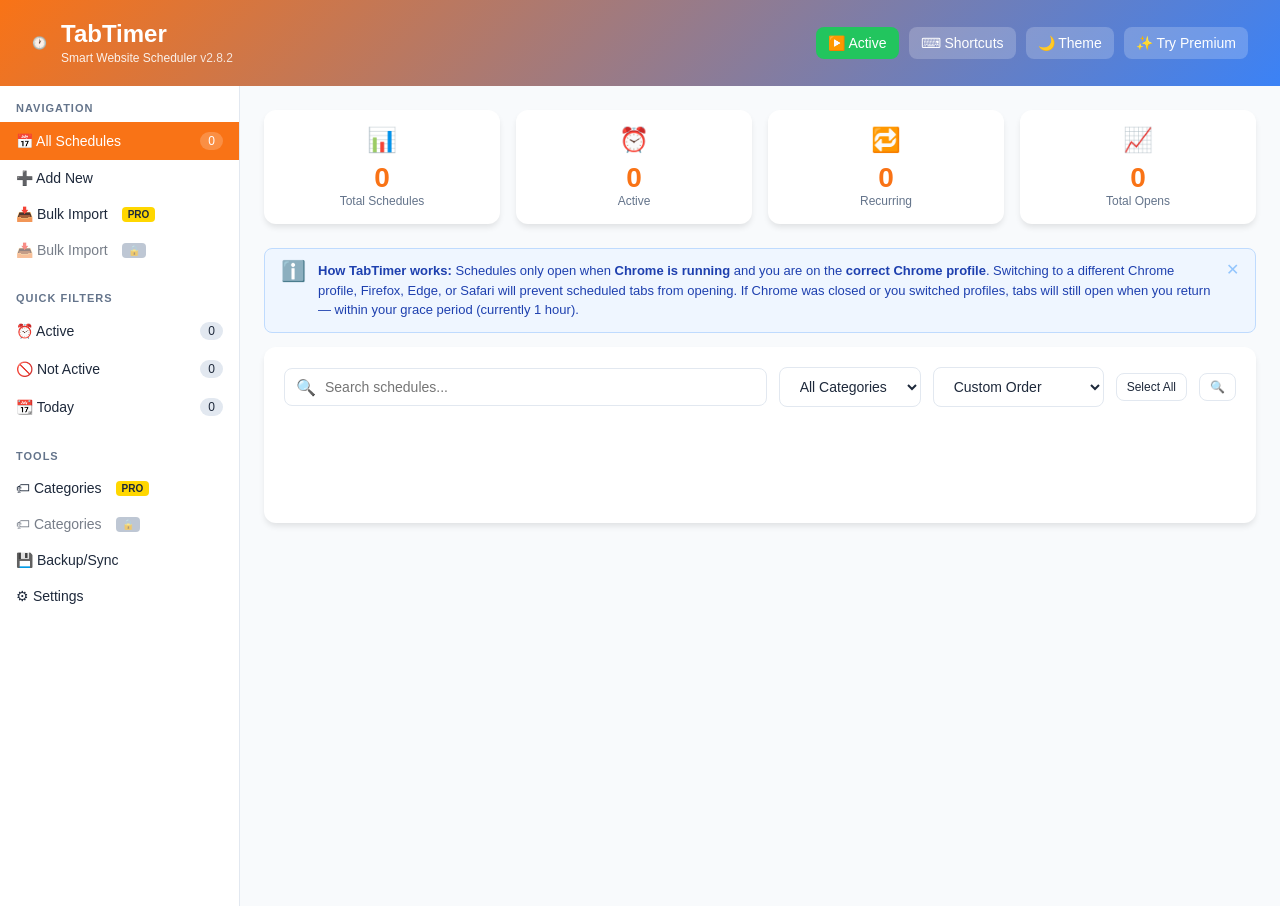
==== options.html @ 1d3ec8d6 "v2.8.14 - Add Notes to right-click dialog, fix Specific Dates in Edit modal New Features: - Added N" ====
<!DOCTYPE html>
<html lang="en">
<head>
  <meta charset="UTF-8">
  <meta name="viewport" content="width=device-width, initial-scale=1.0">
  <title>TabTimer - Management</title>
  <style>
    :root {
      --primary: #f97316;
      --primary-hover: #ea580c;
      --primary-light: #fed7aa;
      --secondary: #3b82f6;
      --secondary-hover: #2563eb;
      --secondary-light: #bfdbfe;
      --success: #22c55e;
      --warning: #f59e0b;
      --danger: #ef4444;
      --bg: #f8fafc;
      --bg-card: #ffffff;
      --bg-input: #ffffff;
      --text: #1e293b;
      --text-muted: #64748b;
      --border: #e2e8f0;
      --shadow: 0 4px 6px -1px rgba(0, 0, 0, 0.1);
    }
    
    body.dark {
      --bg: #0f172a;
      --bg-card: #1e293b;
      --bg-input: #334155;
      --text: #f1f5f9;
      --text-muted: #94a3b8;
      --border: #334155;
      --primary-light: #7c2d12;
      --secondary-light: #1e3a5f;
      --shadow: 0 4px 6px -1px rgba(0, 0, 0, 0.3);
    }
    
    * { margin: 0; padding: 0; box-sizing: border-box; }
    
    body {
      font-family: -apple-system, BlinkMacSystemFont, 'Segoe UI', Roboto, sans-serif;
      background: var(--bg);
      color: var(--text);
      min-height: 100vh;
    }
    
    .header {
      background: linear-gradient(135deg, var(--primary) 0%, var(--secondary) 100%);
      padding: 20px 32px;
      display: flex;
      align-items: center;
      justify-content: space-between;
      position: sticky;
      top: 0;
      z-index: 100;
    }
    
    .logo { display: flex; align-items: center; gap: 14px; color: white; }
    .logo-icon { font-size: 36px; }
    .logo h1 { font-size: 24px; font-weight: 700; }
    .logo span { font-size: 12px; opacity: 0.9; }
    .premium-badge {
      background: gold;
      color: #1e293b;
      padding: 2px 8px;
      border-radius: 4px;
      font-size: 10px;
      font-weight: 700;
      margin-left: 8px;
    }
    
    .header-actions { display: flex; gap: 10px; align-items: center; }
    
    .header-btn {
      background: rgba(255,255,255,0.2);
      border: none;
      border-radius: 8px;
      padding: 8px 12px;
      cursor: pointer;
      color: white;
      font-size: 14px;
      display: flex;
      align-items: center;
      gap: 6px;
    }
    .header-btn:hover { background: rgba(255,255,255,0.3); }
    
    .main-container { display: flex; min-height: calc(100vh - 80px); }
    
    .sidebar {
      width: 240px;
      background: var(--bg-card);
      border-right: 1px solid var(--border);
      padding: 16px 0;
      flex-shrink: 0;
    }
    
    .sidebar-section { margin-bottom: 24px; }
    
    .sidebar-title {
      font-size: 11px;
      font-weight: 600;
      color: var(--text-muted);
      text-transform: uppercase;
      letter-spacing: 1px;
      padding: 0 16px;
      margin-bottom: 8px;
    }
    
    .sidebar-item {
      display: flex;
      align-items: center;
      gap: 10px;
      padding: 10px 16px;
      cursor: pointer;
      color: var(--text);
      text-decoration: none;
      font-size: 14px;
    }
    .sidebar-item:hover { background: var(--primary-light); }
    .sidebar-item.active { background: var(--primary); color: white; }
    
    .sidebar-item .count {
      margin-left: auto;
      background: var(--border);
      padding: 2px 8px;
      border-radius: 10px;
      font-size: 12px;
    }
    .sidebar-item.active .count { background: rgba(255,255,255,0.2); }
    
    .folder-dot {
      width: 10px;
      height: 10px;
      border-radius: 50%;
      flex-shrink: 0;
    }
    
    .content { flex: 1; padding: 24px; overflow-y: auto; }
    
    .card {
      background: var(--bg-card);
      border-radius: 12px;
      padding: 20px;
      margin-bottom: 20px;
      box-shadow: var(--shadow);
    }
    
    .card-header {
      display: flex;
      align-items: center;
      justify-content: space-between;
      margin-bottom: 16px;
    }
    
    .card-title {
      font-size: 18px;
      font-weight: 600;
      display: flex;
      align-items: center;
      gap: 8px;
    }
    
    .stats-grid {
      display: grid;
      grid-template-columns: repeat(auto-fit, minmax(150px, 1fr));
      gap: 16px;
      margin-bottom: 24px;
    }
    
    .stat-card {
      background: var(--bg-card);
      border-radius: 12px;
      padding: 16px;
      text-align: center;
      box-shadow: var(--shadow);
    }
    .stat-icon { font-size: 24px; margin-bottom: 8px; }
    .stat-value { font-size: 28px; font-weight: 700; color: var(--primary); }
    .stat-label { font-size: 12px; color: var(--text-muted); }
    
    .toolbar {
      display: flex;
      gap: 12px;
      margin-bottom: 16px;
      flex-wrap: wrap;
      align-items: center;
    }
    
    .search-box { flex: 1; min-width: 200px; position: relative; }
    .search-box input {
      width: 100%;
      padding: 10px 36px 10px 40px;
      border: 1px solid var(--border);
      border-radius: 8px;
      background: var(--bg-input);
      color: var(--text);
      font-size: 14px;
    }
    .search-box::before {
      content: '🔍';
      position: absolute;
      left: 12px;
      top: 50%;
      transform: translateY(-50%);
    }
    .search-clear {
      position: absolute;
      right: 8px;
      top: 50%;
      transform: translateY(-50%);
      background: var(--text-muted);
      color: var(--bg-card);
      border: none;
      border-radius: 50%;
      width: 20px;
      height: 20px;
      font-size: 14px;
      line-height: 1;
      cursor: pointer;
      display: flex;
      align-items: center;
      justify-content: center;
      opacity: 0.7;
      transition: opacity 0.2s;
    }
    .search-clear:hover {
      opacity: 1;
    }
    
    .filter-select {
      padding: 10px 16px;
      border: 1px solid var(--border);
      border-radius: 8px;
      background: var(--bg-input);
      color: var(--text);
      font-size: 14px;
      cursor: pointer;
    }
    
    .btn {
      padding: 10px 16px;
      border: none;
      border-radius: 8px;
      font-size: 14px;
      font-weight: 500;
      cursor: pointer;
      display: inline-flex;
      align-items: center;
      gap: 6px;
    }
    .btn-primary { background: var(--primary); color: white; }
    .btn-primary:hover { background: var(--primary-hover); }
    .btn-secondary { background: var(--secondary); color: white; }
    .btn-outline { background: transparent; border: 1px solid var(--border); color: var(--text); }
    .btn-outline:hover { background: var(--border); }
    .btn-danger { background: var(--danger); color: white; }
    .btn-sm { padding: 6px 10px; font-size: 12px; }
    .btn-icon { padding: 8px; min-width: auto; }
    
    .schedule-list { 
      display: flex; 
      flex-direction: column; 
      gap: 12px; 
      padding-bottom: 80px; /* Space for bulk actions bar */
    }
    
    .schedule-item {
      background: var(--bg-card);
      border: 1px solid var(--border);
      border-radius: 10px;
      padding: 14px;
      display: flex;
      align-items: flex-start;
      gap: 12px;
      position: relative;
    }
    .schedule-item:hover { box-shadow: 0 4px 12px rgba(0, 0, 0, 0.1); }
    .schedule-item.selected { border-color: var(--primary); background: var(--primary-light); }
    .schedule-item.opened { opacity: 0.6; }
    
    .schedule-color-bar {
      position: absolute;
      left: 0;
      top: 0;
      bottom: 0;
      width: 4px;
      border-radius: 10px 0 0 10px;
    }
    
    .schedule-checkbox { margin-top: 4px; }
    .schedule-info { flex: 1; min-width: 0; padding-left: 8px; }
    
    .schedule-header {
      display: flex;
      align-items: center;
      gap: 8px;
      margin-bottom: 4px;
      flex-wrap: wrap;
    }
    
    .schedule-name {
      font-weight: 600;
      font-size: 15px;
      cursor: pointer;
      padding: 2px 6px;
      margin: -2px -6px;
      border-radius: 4px;
    }
    .schedule-name:hover { background: var(--primary-light); }
    
    .badge {
      padding: 2px 8px;
      border-radius: 4px;
      font-size: 11px;
      font-weight: 500;
    }
    .badge-category { background: var(--secondary-light); color: var(--secondary); }
    .badge-recurring { background: #dcfce7; color: #16a34a; }
    .badge-tag { background: var(--border); color: var(--text-muted); }
    
    .schedule-url {
      font-size: 12px;
      color: var(--text-muted);
      white-space: nowrap;
      overflow: hidden;
      text-overflow: ellipsis;
      margin-bottom: 6px;
      display: flex;
      align-items: center;
      gap: 6px;
    }
    
    .resolved-url-indicator {
      font-size: 11px;
      cursor: help;
      flex-shrink: 0;
      opacity: 0.7;
    }
    .resolved-url-indicator:hover {
      opacity: 1;
    }
    
    .schedule-meta {
      display: flex;
      flex-wrap: wrap;
      gap: 12px;
      font-size: 12px;
      color: var(--text-muted);
    }
    
    .schedule-actions { display: flex; gap: 6px; flex-shrink: 0; }
    
    .bulk-actions {
      position: fixed;
      bottom: 20px;
      left: 50%;
      transform: translateX(-50%);
      background: var(--bg-card);
      padding: 12px 20px;
      border-radius: 12px;
      box-shadow: 0 10px 40px rgba(0, 0, 0, 0.2);
      display: none;
      align-items: center;
      gap: 16px;
      z-index: 1000;
    }
    .bulk-actions.visible { display: flex; }
    
    .form-group { margin-bottom: 16px; }
    .form-group label {
      display: block;
      font-size: 13px;
      font-weight: 500;
      margin-bottom: 6px;
    }
    .form-group input,
    .form-group select,
    .form-group textarea {
      width: 100%;
      padding: 10px 14px;
      border: 1px solid var(--border);
      border-radius: 8px;
      background: var(--bg-input);
      color: var(--text);
      font-size: 14px;
    }
    .form-group textarea { min-height: 80px; resize: vertical; }
    .form-row { display: flex; gap: 12px; }
    .form-row .form-group { flex: 1; }
    
    .btn-group { display: flex; flex-wrap: wrap; gap: 8px; }
    .btn-group .btn-option {
      padding: 8px 14px;
      border: 2px solid var(--border);
      background: var(--bg-input);
      color: var(--text);
      border-radius: 8px;
      cursor: pointer;
      font-size: 13px;
    }
    .btn-group .btn-option:hover { border-color: var(--primary); }
    .btn-group .btn-option.active {
      border-color: var(--primary);
      background: var(--primary);
      color: white;
    }
    
    .color-options { display: flex; gap: 8px; flex-wrap: wrap; }
    .color-option {
      width: 32px;
      height: 32px;
      border-radius: 50%;
      cursor: pointer;
      border: 3px solid transparent;
    }
    .color-option:hover { transform: scale(1.1); }
    .color-option.selected { border-color: var(--text); }
    
    .modal-overlay {
      position: fixed;
      inset: 0;
      background: rgba(0, 0, 0, 0.5);
      display: none;
      align-items: center;
      justify-content: center;
      z-index: 2000;
    }
    .modal-overlay.visible { display: flex; }
    
    .modal {
      background: var(--bg-card);
      border-radius: 16px;
      max-width: 600px;
      width: 90%;
      max-height: 90vh;
      overflow-y: auto;
    }
    
    .modal-header {
      padding: 20px;
      border-bottom: 1px solid var(--border);
      display: flex;
      align-items: center;
      justify-content: space-between;
    }
    .modal-header h3 { font-size: 18px; }
    .modal-close {
      background: none;
      border: none;
      font-size: 24px;
      cursor: pointer;
      color: var(--text-muted);
    }
    .modal-body { padding: 20px; }
    .modal-footer {
      padding: 16px 20px;
      border-top: 1px solid var(--border);
      display: flex;
      justify-content: flex-end;
      gap: 10px;
    }
    
    .toast {
      position: fixed;
      bottom: 20px;
      right: 20px;
      background: var(--bg-card);
      padding: 14px 20px;
      border-radius: 10px;
      box-shadow: 0 10px 30px rgba(0, 0, 0, 0.2);
      display: none;
      align-items: center;
      gap: 10px;
      z-index: 3000;
    }
    .toast.visible { display: flex; }
    
    .shortcuts-grid {
      display: grid;
      grid-template-columns: repeat(auto-fit, minmax(250px, 1fr));
      gap: 12px;
    }
    .shortcut-item {
      display: flex;
      align-items: center;
      justify-content: space-between;
      padding: 10px;
      background: var(--bg);
      border-radius: 8px;
    }
    .shortcut-keys { display: flex; gap: 4px; }
    .key {
      background: var(--bg-card);
      border: 1px solid var(--border);
      padding: 4px 10px;
      border-radius: 6px;
      font-size: 12px;
      font-family: monospace;
      font-weight: 600;
    }
    
    .empty-state {
      text-align: center;
      padding: 60px 20px;
      color: var(--text-muted);
    }
    .empty-state-icon { font-size: 64px; margin-bottom: 16px; }
    .empty-state h3 { font-size: 20px; margin-bottom: 8px; color: var(--text); }
    
    .card-tabs {
      display: flex;
      gap: 4px;
      margin-bottom: 16px;
      border-bottom: 1px solid var(--border);
      padding-bottom: 8px;
    }
    .card-tab {
      padding: 8px 16px;
      background: transparent;
      border: none;
      color: var(--text-muted);
      cursor: pointer;
      font-size: 14px;
      border-radius: 6px 6px 0 0;
    }
    .card-tab:hover { color: var(--text); }
    .card-tab.active { color: var(--primary); background: var(--primary-light); }
    .card-tab-content { display: none; }
    .card-tab-content.active { display: block; }
    
    .ie-grid {
      display: grid;
      grid-template-columns: repeat(auto-fit, minmax(200px, 1fr));
      gap: 16px;
    }
    .ie-card {
      border: 2px dashed var(--border);
      border-radius: 12px;
      padding: 20px;
      text-align: center;
    }
    .ie-card h4 { margin-bottom: 8px; }
    .ie-card p { font-size: 13px; color: var(--text-muted); margin-bottom: 12px; }
    
    .collapsible {
      border: 1px solid var(--border);
      border-radius: 10px;
      margin-bottom: 12px;
    }
    .collapsible-header {
      padding: 14px 16px;
      cursor: pointer;
      display: flex;
      align-items: center;
      justify-content: space-between;
      background: var(--bg);
      border-radius: 10px;
    }
    .collapsible-header:hover { background: var(--primary-light); }
    .collapsible-content {
      padding: 16px;
      display: none;
      border-top: 1px solid var(--border);
    }
    .collapsible.open .collapsible-content { display: block; }
    .collapsible.open .collapsible-header { border-radius: 10px 10px 0 0; }
    .collapsible-icon { transition: transform 0.2s; }
    .collapsible.open .collapsible-icon { transform: rotate(180deg); }
    
    /* Drag and Drop Styles */
    .schedule-item.draggable {
      cursor: grab;
    }
    .schedule-item.draggable:active {
      cursor: grabbing;
    }
    .schedule-item.dragging {
      opacity: 0.5;
      transform: scale(1.02);
      box-shadow: 0 8px 25px rgba(0, 0, 0, 0.15);
    }
    .schedule-item.drag-over {
      border-top: 3px solid var(--primary);
      margin-top: -3px;
    }
    .drag-handle {
      cursor: grab;
      padding: 8px;
      color: var(--text-muted);
      font-size: 16px;
      user-select: none;
    }
    .drag-handle:hover {
      color: var(--primary);
    }
    
    /* Saved Search Filter Pills */
    .filter-pill {
      display: inline-flex;
      align-items: center;
      gap: 6px;
      padding: 4px 10px;
      background: var(--primary-light);
      border: 1px solid var(--primary);
      border-radius: 20px;
      font-size: 12px;
      cursor: pointer;
      transition: all 0.2s;
    }
    .filter-pill:hover {
      background: var(--primary);
      color: white;
    }
    .filter-pill .delete-filter {
      font-size: 14px;
      opacity: 0.7;
    }
    .filter-pill .delete-filter:hover {
      opacity: 1;
    }
    
    /* CSV Preview Table */
    #csvPreviewTable th, #csvPreviewTable td {
      padding: 6px 10px;
      text-align: left;
      border-bottom: 1px solid var(--border);
    }
    #csvPreviewTable th {
      font-weight: 600;
      background: var(--bg-card);
      position: sticky;
      top: 0;
    }
    #csvPreviewTable tr:hover td {
      background: var(--primary-light);
    }
    #csvDropZone.dragover {
      border-color: var(--primary);
      background: var(--primary-light);
    }
    
    @media (max-width: 768px) {
      .main-container { flex-direction: column; }
      .sidebar { width: 100%; border-right: none; border-bottom: 1px solid var(--border); }
    }

    /* Hover styles for notice popup buttons (replaces inline event handlers) */
    #tabtimer-hide-now:hover,
    #tabtimer-dont-show:hover {
      background: #eff6ff !important;
    }
  </style>
</head>
<body>
  <header class="header">
    <div class="logo">
      <span class="logo-icon">&#128336;</span>
      <div>
        <h1>TabTimer <span class="premium-badge" id="headerPremiumBadge" style="display: none;">PREMIUM</span></h1>
        <span>Smart Website Scheduler <span id="headerVersion">v2.8.2</span></span>
      </div>
    </div>
    <div class="header-actions">
      <button class="header-btn" id="pauseAllBtn" title="Pause/Resume All Schedules" style="background: #22c55e;">▶️ Active</button>
      <button class="header-btn" id="keyboardShortcutsBtn" title="Keyboard Shortcuts">&#9000; Shortcuts</button>
      <button class="header-btn" id="themeToggle" title="Toggle Theme">&#127769; Theme</button>
      <button class="header-btn" id="licenseBtn">✨ Try Premium</button>
    </div>
  </header>
  
  <div class="main-container">
    <nav class="sidebar">
      <div class="sidebar-section">
        <div class="sidebar-title">Navigation</div>
        <a class="sidebar-item active" data-view="schedules">&#128197; All Schedules <span class="count" id="totalCount">0</span></a>
        <a class="sidebar-item" data-view="add">&#10133; Add New</a>
        <a class="sidebar-item premium-feature" data-view="bulk">&#128229; Bulk Import <span class="premium-badge" style="font-size: 10px; padding: 2px 6px; margin-left: 4px;">PRO</span></a>
        <a class="sidebar-item premium-locked" data-action="showPremiumPrompt" style="opacity: 0.6;">&#128229; Bulk Import <span style="font-size: 10px; padding: 2px 6px; margin-left: 4px; background: #94a3b8; border-radius: 4px;">🔒</span></a>
      </div>
      
      <div class="sidebar-section">
        <div class="sidebar-title">Quick Filters</div>
        <a class="sidebar-item" data-filter="active">&#9200; Active <span class="count" id="activeCount">0</span></a>
        <a class="sidebar-item" data-filter="notactive">&#128683; Not Active <span class="count" id="notActiveCount">0</span></a>
        <a class="sidebar-item" data-filter="today">&#128198; Today <span class="count" id="todayCount">0</span></a>
        <a class="sidebar-item" data-filter="cat-daily" id="filterDaily" style="display:none;">&#128197; Daily <span class="count" id="dailyCount">0</span></a>
        <a class="sidebar-item" data-filter="cat-weekly" id="filterWeekly" style="display:none;">&#128198; Weekly <span class="count" id="weeklyCount">0</span></a>
        <a class="sidebar-item" data-filter="cat-monthly" id="filterMonthly" style="display:none;">&#128467; Monthly <span class="count" id="monthlyCount">0</span></a>
        <a class="sidebar-item" data-filter="cat-once" id="filterOnce" style="display:none;">&#127919; Once <span class="count" id="onceCount">0</span></a>
        <a class="sidebar-item" data-filter="cat-other" id="filterOther" style="display:none;">&#128204; Other <span class="count" id="otherCount">0</span></a>
        <div id="customCategoryFilters"></div>
      </div>
      
      <div class="sidebar-section">
        <div class="sidebar-title">Tools</div>
        <a class="sidebar-item premium-feature" data-view="categories">&#127991; Categories <span class="premium-badge" style="font-size: 10px; padding: 2px 6px; margin-left: 4px;">PRO</span></a>
        <a class="sidebar-item premium-locked" data-action="showPremiumPrompt" style="opacity: 0.6;">&#127991; Categories <span style="font-size: 10px; padding: 2px 6px; margin-left: 4px; background: #94a3b8; border-radius: 4px;">🔒</span></a>
        <a class="sidebar-item" data-view="backup">&#128190; Backup/Sync</a>
        <a class="sidebar-item" data-view="settings">&#9881; Settings</a>
      </div>
    </nav>
    
    <main class="content">
      <div class="stats-grid" id="statsGrid">
        <div class="stat-card">
          <div class="stat-icon">&#128202;</div>
          <div class="stat-value" id="statTotal">0</div>
          <div class="stat-label">Total Schedules</div>
        </div>
        <div class="stat-card">
          <div class="stat-icon">&#9200;</div>
          <div class="stat-value" id="statActive">0</div>
          <div class="stat-label">Active</div>
        </div>
        <div class="stat-card">
          <div class="stat-icon">&#128257;</div>
          <div class="stat-value" id="statRecurring">0</div>
          <div class="stat-label">Recurring</div>
        </div>
        <div class="stat-card">
          <div class="stat-icon">&#128200;</div>
          <div class="stat-value" id="statTotalOpens">0</div>
          <div class="stat-label">Total Opens</div>
        </div>
      </div>
      
      <div id="view-schedules" class="view-content">

        <!-- How TabTimer Works notice -->
        <div id="tabtimer-how-it-works" style="background:#eff6ff;border:1px solid #bfdbfe;border-radius:8px;padding:12px 16px;margin-bottom:14px;display:flex;align-items:flex-start;gap:12px;position:relative;">
          <span style="font-size:20px;line-height:1;">ℹ️</span>
          <div style="flex:1;font-size:13px;color:#1e40af;line-height:1.5;">
            <strong>How TabTimer works:</strong> Schedules only open when <strong>Chrome is running</strong> and you are on the <strong>correct Chrome profile</strong>. 
            Switching to a different Chrome profile, Firefox, Edge, or Safari will prevent scheduled tabs from opening. 
            If Chrome was closed or you switched profiles, tabs will still open when you return — within your grace period (currently <span id="gracePeriodDisplay">1 hour</span>).
          </div>
          <div style="position:relative;flex-shrink:0;">
            <button id="tabtimer-notice-close-btn" style="background:none;border:none;cursor:pointer;color:#93c5fd;font-size:16px;line-height:1;padding:0;">✕</button>
            <!-- Dismiss options popup -->
            <div id="tabtimer-notice-popup" style="display:none;position:absolute;right:0;top:26px;background:#fff;border:1px solid #93c5fd;border-radius:8px;box-shadow:0 6px 16px rgba(0,0,0,0.15);z-index:9999;min-width:180px;overflow:hidden;">
              <div style="padding:6px 14px 4px;font-size:11px;color:#64748b;font-weight:600;text-transform:uppercase;letter-spacing:0.5px;border-bottom:1px solid #e0f2fe;">Dismiss notice</div>
              <button id="tabtimer-hide-now" style="display:block;width:100%;text-align:left;padding:10px 14px;background:none;border:none;border-bottom:1px solid #e0f2fe;cursor:pointer;font-size:13px;color:#1e40af;line-height:1.4;">🙈 <strong>Hide for now</strong><br><span style="font-size:11px;color:#64748b;">Shows again next visit</span></button>
              <button id="tabtimer-dont-show" style="display:block;width:100%;text-align:left;padding:10px 14px;background:none;border:none;cursor:pointer;font-size:13px;color:#1e40af;line-height:1.4;">🚫 <strong>Don't show again</strong><br><span style="font-size:11px;color:#64748b;">Re-enable in Settings</span></button>
            </div>
          </div>
        </div>

        <div class="card">
          <div class="toolbar">
            <div class="search-box" style="position: relative;">
              <input type="text" id="searchInput" placeholder="Search schedules...">
              <button type="button" id="searchClearBtn" class="search-clear" style="display: none;">&times;</button>
            </div>
            <select class="filter-select" id="categoryFilter">
              <option value="">All Categories</option>
            </select>
            <select class="filter-select" id="sortSelect">
              <option value="custom">Custom Order</option>
              <option value="time-asc">Time (Soon - Late)</option>
              <option value="time-desc">Time (Late - Soon)</option>
              <option value="name-asc">Name (A - Z)</option>
              <option value="name-desc">Name (Z - A)</option>
              <option value="url-asc">URL (A - Z)</option>
              <option value="url-desc">URL (Z - A)</option>
            </select>
            <button class="btn btn-outline btn-sm" id="selectAllBtn">Select All</button>
            <button class="btn btn-outline btn-sm" id="advancedSearchBtn" title="Advanced Search">🔍</button>
          </div>
          
          <!-- Advanced Search Panel -->
          <div id="advancedSearchPanel" style="display: none; padding: 16px; background: var(--bg); border-radius: 8px; margin-bottom: 16px;">
            <div class="form-row" style="display: grid; grid-template-columns: 1fr 1fr 1fr 1fr; gap: 12px;">
              <div class="form-group" style="margin: 0;">
                <label style="font-size: 12px;">Search By</label>
                <select id="searchDateType">
                  <option value="scheduled">Scheduled Time</option>
                  <option value="expiration">Expiration Date (in name)</option>
                  <option value="both">Either Date</option>
                </select>
              </div>
              <div class="form-group" style="margin: 0;">
                <label style="font-size: 12px;">Date From</label>
                <input type="date" id="searchDateFrom">
              </div>
              <div class="form-group" style="margin: 0;">
                <label style="font-size: 12px;">Date To</label>
                <input type="date" id="searchDateTo">
              </div>
              <div class="form-group" style="margin: 0;">
                <label style="font-size: 12px;">Status</label>
                <select id="searchStatus">
                  <option value="">All</option>
                  <option value="active">Active Only</option>
                  <option value="opened">Opened/Unlocked</option>
                  <option value="recurring">Recurring Only</option>
                  <option value="one-time">One-time Only</option>
                </select>
              </div>
            </div>
            <div style="display: flex; gap: 8px; margin-top: 12px;">
              <button class="btn btn-primary btn-sm" id="applyAdvancedSearch">Apply Filters</button>
              <button class="btn btn-outline btn-sm" id="clearAdvancedSearch">Clear</button>
              <button class="btn btn-outline btn-sm premium-feature" id="saveSearchFilter">💾 Save Filter <span class="premium-badge" style="font-size: 9px; padding: 1px 4px;">PRO</span></button>
            </div>
            <div id="savedFiltersContainer" style="margin-top: 12px; display: none;">
              <label style="font-size: 12px;">Saved Filters:</label>
              <div id="savedFiltersList" style="display: flex; gap: 8px; flex-wrap: wrap; margin-top: 6px;"></div>
            </div>
          </div>
          
          <div class="schedule-list" id="scheduleList"></div>
          <div id="dragDropHint" style="display: none; text-align: center; padding: 12px; color: var(--text-muted); font-size: 13px;">
            💡 Tip: Drag and drop schedules to reorder (when sorted by "Custom Order")
          </div>
        </div>
      </div>
      
      <div id="view-add" class="view-content" style="display: none;">
        <div class="card">
          <h3 class="card-title">Add New Schedule</h3>
          <br>
          <div class="form-group">
            <label>URL *</label>
            <input type="url" id="newUrl" placeholder="https://example.com">
          </div>
          <div class="form-group">
            <label>Name</label>
            <input type="text" id="newName" placeholder="e.g., 2026-01-31 My Event">
            <small style="color: var(--text-muted);">Names starting with YYYY-MM-DD will auto-delete after that date</small>
          </div>
          <div class="form-group">
            <label>Category</label>
            <select id="newCategory"></select>
          </div>
          <input type="hidden" id="newFolder" value="default">
          <div class="form-group premium-feature">
            <label>Color (optional) <span class="premium-badge" style="font-size: 10px; padding: 2px 6px; margin-left: 4px;">PRO</span></label>
            <div class="color-options" id="newColorOptions">
              <div class="color-option" data-color="" style="background: linear-gradient(45deg, #ccc 25%, transparent 25%, transparent 75%, #ccc 75%), linear-gradient(45deg, #ccc 25%, #fff 25%, #fff 75%, #ccc 75%); background-size: 8px 8px;" title="No color"></div>
              <div class="color-option" data-color="#ef4444" style="background: #ef4444;"></div>
              <div class="color-option" data-color="#f97316" style="background: #f97316;"></div>
              <div class="color-option" data-color="#eab308" style="background: #eab308;"></div>
              <div class="color-option" data-color="#22c55e" style="background: #22c55e;"></div>
              <div class="color-option" data-color="#06b6d4" style="background: #06b6d4;"></div>
              <div class="color-option" data-color="#3b82f6" style="background: #3b82f6;"></div>
              <div class="color-option" data-color="#8b5cf6" style="background: #8b5cf6;"></div>
              <div class="color-option" data-color="#ec4899" style="background: #ec4899;"></div>
            </div>
            <input type="hidden" id="newColor" value="">
          </div>
          <div class="form-group">
            <label>Open at *</label>
            <input type="datetime-local" id="newDatetime" step="1">
          </div>
          <div class="form-group">
            <label>Repeat Schedule</label>
            <select id="newRepeatSelect" style="margin-bottom: 8px;">
              <option value="none">No Repeat (One-time)</option>
              <option value="daily" selected>Daily</option>
              <option value="weekly">Weekly</option>
              <option value="monthly">Monthly</option>
              <option value="yearly">Yearly</option>
              <optgroup label="⭐ Premium">
                <option value="weekdays">Weekdays (Mon-Fri) — PRO</option>
                <option value="weekends">Weekends (Sat-Sun) — PRO</option>
                <option value="biweekly">Every 2 Weeks — PRO</option>
                <option value="every3weeks">Every 3 Weeks — PRO</option>
                <option value="bimonthly">Every 2 Months — PRO</option>
                <option value="quarterly">Quarterly (Every 3 Months) — PRO</option>
                <option value="every6months">Every 6 Months — PRO</option>
                <option value="leapyear">Leap Year (Every 4 Years) — PRO</option>
                <option value="minutes">Every X Minutes — PRO</option>
                <option value="hourly">Every X Hours — PRO</option>
                <option value="custom-days">Custom Days Interval — PRO</option>
                <option value="specific-dates">Specific Dates — PRO</option>
              </optgroup>
            </select>
            <input type="hidden" id="newRepeat" value="daily">
          </div>
          
          <!-- Minute interval options -->
          <div class="form-group" id="minuteIntervalGroup" style="display: none;">
            <label>Repeat every <input type="number" id="newMinuteInterval" min="1" max="59" value="10" style="width: 60px; display: inline;"> minutes</label>
            <small style="color: var(--text-muted); display: block; margin-top: 4px;">Great for opening a URL multiple times in quick succession!</small>
          </div>
          
          <!-- Hourly interval options -->
          <div class="form-group" id="hourlyIntervalGroup" style="display: none;">
            <label>Repeat every <input type="number" id="newHourlyInterval" min="1" max="23" value="6" style="width: 60px; display: inline;"> hours</label>
          </div>
          
          <!-- Custom days interval options -->
          <div class="form-group" id="customDaysGroup" style="display: none;">
            <label>Repeat every <input type="number" id="newCustomDays" min="2" max="365" value="3" style="width: 60px; display: inline;"> days</label>
          </div>
          
          <!-- Specific dates options -->
          <div class="form-group" id="specificDatesGroup" style="display: none;">
            <label>Select specific dates (comma separated, e.g., 2026-01-20, 2026-01-25)</label>
            <input type="text" id="newSpecificDates" placeholder="2026-01-20, 2026-01-25, 2026-02-01">
            <small style="color: var(--text-muted);">Enter dates in YYYY-MM-DD format</small>
          </div>
          
          <div class="form-group">
            <label>Auto re-lock after unlocking</label>
            <div class="btn-group" id="newLockMinutesGroup">
              <button type="button" class="btn-option active" data-value="0">Never</button>
              <button type="button" class="btn-option" data-value="1">1 min</button>
              <button type="button" class="btn-option" data-value="2">2 min</button>
              <button type="button" class="btn-option" data-value="5">5 min</button>
              <button type="button" class="btn-option" data-value="10">10 min</button>
              <button type="button" class="btn-option" data-value="15">15 min</button>
              <button type="button" class="btn-option" data-value="30">30 min</button>
            </div>
            <input type="hidden" id="newLockMinutes" value="0">
          </div>
          
          <!-- Auto-close tab option -->
          <div class="form-group">
            <label><input type="checkbox" id="newAutoClose"> Auto-close tab after opening</label>
          </div>
          <div class="form-group" id="autoCloseMinutesGroup" style="display: none;">
            <label>Close tab after <input type="number" id="newAutoCloseMinutes" min="1" max="60" value="5" style="width: 60px; display: inline;"> minutes</label>
          </div>
          
          <!-- Sound notification option -->
          <div class="form-group">
            <label><input type="checkbox" id="newPlaySound"> 🔊 Play sound when tab opens</label>
          </div>
          <div class="form-group premium-feature">
            <label>📝 Notes <span class="premium-badge" style="font-size: 10px; padding: 2px 6px; margin-left: 4px;">PRO</span></label>
            <textarea id="newNotes" rows="4" placeholder="Paste entry instructions, reminders, or any notes about this schedule..." style="width: 100%; padding: 10px; border: 1px solid var(--border); border-radius: 8px; resize: vertical; min-height: 80px; max-height: 300px;"></textarea>
            <small style="color: var(--text-muted);">Use this to add reminders, instructions, or any other notes for this schedule.</small>
          </div>
          <div class="form-group premium-locked">
            <label>📝 Notes</label>
            <textarea rows="4" disabled placeholder="Upgrade to Pro to add notes to your schedules." style="width: 100%; padding: 10px; border: 1px solid var(--border); border-radius: 8px; resize: none; min-height: 80px; opacity: 0.5; cursor: not-allowed; background: var(--bg-card);"></textarea>
            <small style="color: var(--text-muted);">⭐ <a href="#" onclick="showPremiumPrompt(); return false;" style="color: var(--primary);">Upgrade to Pro</a> to add notes to your schedules.</small>
          </div>
          <br>
          <button class="btn btn-primary" id="createScheduleBtn">Create Schedule</button>
        </div>
      </div>
      
      <div id="view-bulk" class="view-content" style="display: none;">
        <div class="card">
          <h3 class="card-title">Bulk Import</h3>
          <br>
          <div class="card-tabs">
            <button class="card-tab active" data-tab="text">From Text</button>
            <button class="card-tab" data-tab="csv">From CSV/Excel</button>
            <button class="card-tab" data-tab="bookmarks">From Bookmarks</button>
          </div>
          <div class="card-tab-content active" id="tab-text">
            <div class="form-group">
              <label>URLs (one per line)</label>
              <textarea id="bulkUrls" rows="8" placeholder="https://example1.com&#10;https://example2.com"></textarea>
            </div>
            <div class="form-row">
              <div class="form-group">
                <label>Category for all</label>
                <select id="bulkCategory"></select>
              </div>
              <div class="form-group">
                <label>Start time</label>
                <input type="datetime-local" id="bulkStartTime" step="1">
              </div>
            </div>
            <div class="form-row">
              <div class="form-group">
                <label><input type="checkbox" id="bulkStagger" checked> Stagger timing</label>
              </div>
              <div class="form-group">
                <label>Stagger interval</label>
                <select id="bulkStaggerInterval">
                  <option value="15">15 seconds</option>
                  <option value="30">30 seconds</option>
                  <option value="45">45 seconds</option>
                  <option value="60" selected>1 minute</option>
                  <option value="120">2 minutes</option>
                  <option value="300">5 minutes</option>
                </select>
              </div>
            </div>
            <div class="form-row">
              <div class="form-group">
                <label><input type="checkbox" id="bulkRecurring" checked> Make all recurring</label>
              </div>
              <div class="form-group">
                <label>Repeat type</label>
                <select id="bulkRepeatType">
                  <option value="daily">Daily</option>
                  <option value="weekdays">Weekdays</option>
                  <option value="weekends">Weekends</option>
                  <option value="weekly">Weekly</option>
                  <option value="biweekly">Every 2 Weeks</option>
                  <option value="every3weeks">Every 3 Weeks</option>
                  <option value="monthly">Monthly</option>
                  <option value="bimonthly">Every 2 Months</option>
                  <option value="quarterly">Quarterly</option>
                  <option value="every6months">Every 6 Months</option>
                  <option value="yearly">Yearly</option>
                  <option value="leapyear">Leap Year</option>
                </select>
              </div>
            </div>
            <div class="form-group">
              <label><input type="checkbox" id="bulkPlaySound"> 🔊 Play sound when tabs open</label>
            </div>
            <button class="btn btn-primary" id="bulkImportBtn">Import URLs</button>
          </div>
          <div class="card-tab-content" id="tab-csv">
            <div class="form-group">
              <label>Upload CSV or Excel File</label>
              <div style="border: 2px dashed var(--border); border-radius: 10px; padding: 30px; text-align: center; cursor: pointer;" id="csvDropZone">
                <div style="font-size: 40px; margin-bottom: 10px;">📄</div>
                <p style="margin-bottom: 10px;">Drag & drop a CSV or Excel file here</p>
                <p style="color: var(--text-muted); font-size: 13px;">or click to browse</p>
                <input type="file" id="csvFileInput" accept=".csv,.xlsx,.xls" style="display: none;">
              </div>
              <div id="csvFileName" style="margin-top: 10px; display: none; padding: 10px; background: var(--bg); border-radius: 8px;">
                <span id="csvFileNameText"></span>
                <button class="btn btn-sm btn-outline" id="csvClearFile" style="margin-left: 10px;">✕ Clear</button>
              </div>
            </div>
            <div class="form-group">
              <label>File Format Instructions</label>
              <div style="background: var(--bg); padding: 14px; border-radius: 8px; font-size: 13px;">
                <p style="margin-bottom: 8px;"><strong>Simple format:</strong> Just paste URLs in Column A (one per row) - no header needed!</p>
                <p style="margin-bottom: 8px;"><strong>Or use headers:</strong> <code>url</code> (required), plus optional columns:</p>
                <ul style="margin: 0; padding-left: 20px; color: var(--text-muted);">
                  <li><code>name</code> - Schedule name</li>
                  <li><code>category</code> - Category name (Daily, Weekly, etc.)</li>
                  <li><code>time</code> - Time in HH:MM or HH:MM:SS format</li>
                  <li><code>date</code> - Date in YYYY-MM-DD format</li>
                  <li><code>recurring</code> - true/false</li>
                  <li><code>repeat</code> - daily, weekly, monthly, etc.</li>
                  <li><code>notes</code> - Notes for the schedule</li>
                </ul>
                <p style="margin-top: 10px;"><a href="#" id="downloadCsvTemplate" style="color: var(--primary);">📥 Download template CSV</a></p>
              </div>
            </div>
            <div id="csvPreview" style="display: none;">
              <div class="form-group">
                <label>Preview (<span id="csvRowCount">0</span> rows found)</label>
                <div style="background: var(--bg); border-radius: 10px; padding: 14px; max-height: 200px; overflow-y: auto;">
                  <table style="width: 100%; font-size: 12px; border-collapse: collapse;" id="csvPreviewTable">
                    <thead id="csvPreviewHead"></thead>
                    <tbody id="csvPreviewBody"></tbody>
                  </table>
                </div>
              </div>
              
              <!-- Apply to All URLs Section -->
              <div class="form-group" style="background: var(--primary-light); padding: 16px; border-radius: 10px; margin-bottom: 16px;">
                <label style="font-weight: 600; margin-bottom: 12px; display: block;">📋 Apply to All Imported URLs</label>
                <div class="form-row">
                  <div class="form-group" style="margin-bottom: 0;">
                    <label>Expiration Date (added to name)</label>
                    <input type="date" id="csvExpirationDate" style="width: 100%;">
                    <small style="color: var(--text-muted);">Format: 2025-03-15 - Added as prefix to schedule name</small>
                  </div>
                  <div class="form-group" style="margin-bottom: 0;">
                    <label>Name / Description</label>
                    <input type="text" id="csvNamePrefix" placeholder="e.g., My Schedule Name" style="width: 100%;">
                    <small style="color: var(--text-muted);">Applied to all URLs without a name in the file</small>
                  </div>
                </div>
              </div>
            </div>
            <div class="form-row">
              <div class="form-group">
                <label>Default Category (if not in file)</label>
                <select id="csvCategory"></select>
              </div>
              <div class="form-group">
                <label>Default Start Time (if not in file)</label>
                <input type="datetime-local" id="csvStartTime" step="1">
              </div>
            </div>
            <div class="form-row">
              <div class="form-group">
                <label><input type="checkbox" id="csvStagger" checked> Stagger timing (for rows without time)</label>
              </div>
              <div class="form-group">
                <label>Stagger interval</label>
                <select id="csvStaggerInterval">
                  <option value="15">15 seconds</option>
                  <option value="30">30 seconds</option>
                  <option value="45">45 seconds</option>
                  <option value="60" selected>1 minute</option>
                  <option value="120">2 minutes</option>
                  <option value="300">5 minutes</option>
                </select>
              </div>
            </div>
            <div class="form-row">
              <div class="form-group">
                <label><input type="checkbox" id="csvRecurring" checked> Make recurring (if not specified)</label>
              </div>
              <div class="form-group">
                <label>Default Repeat type</label>
                <select id="csvRepeatType">
                  <option value="daily">Daily</option>
                  <option value="weekdays">Weekdays</option>
                  <option value="weekends">Weekends</option>
                  <option value="weekly">Weekly</option>
                  <option value="monthly">Monthly</option>
                  <option value="yearly">Yearly</option>
                </select>
              </div>
            </div>
            <div class="form-group">
              <label><input type="checkbox" id="csvPlaySound"> 🔊 Play sound when tabs open</label>
            </div>
            <button class="btn btn-primary" id="csvImportBtn" disabled>Import from File</button>
          </div>
          <div class="card-tab-content" id="tab-bookmarks">
            <div class="form-group">
              <label>Select Bookmark Folder</label>
              <select id="bookmarkFolder"><option value="">-- Select a folder --</option></select>
            </div>
            <div id="bookmarkPreview" style="display: none;">
              <div style="background: var(--bg); border-radius: 10px; padding: 14px; max-height: 200px; overflow-y: auto; margin-bottom: 16px;">
                <h4 style="margin-bottom: 10px; font-size: 14px;">Bookmarks in folder: <span id="bookmarkCount">0</span></h4>
                <div id="bookmarkList" style="font-size: 13px; color: var(--text-muted);"></div>
              </div>
            </div>
            <div class="form-row">
              <div class="form-group">
                <label>Category for all</label>
                <select id="bmCategory"></select>
              </div>
              <div class="form-group">
                <label>Start time</label>
                <input type="datetime-local" id="bmStartTime" step="1">
              </div>
            </div>
            <div class="form-row">
              <div class="form-group">
                <label><input type="checkbox" id="bmStagger" checked> Stagger timing</label>
              </div>
              <div class="form-group">
                <label>Stagger interval</label>
                <select id="bmStaggerInterval">
                  <option value="15">15 seconds</option>
                  <option value="30">30 seconds</option>
                  <option value="45">45 seconds</option>
                  <option value="60" selected>1 minute</option>
                  <option value="120">2 minutes</option>
                  <option value="300">5 minutes</option>
                </select>
              </div>
            </div>
            <div class="form-row">
              <div class="form-group">
                <label><input type="checkbox" id="bmRecurring" checked> Make all recurring</label>
              </div>
              <div class="form-group">
                <label>Repeat type</label>
                <select id="bmRepeatType">
                  <option value="daily">Daily</option>
                  <option value="weekdays">Weekdays</option>
                  <option value="weekends">Weekends</option>
                  <option value="weekly">Weekly</option>
                  <option value="biweekly">Every 2 Weeks</option>
                  <option value="every3weeks">Every 3 Weeks</option>
                  <option value="monthly">Monthly</option>
                  <option value="bimonthly">Every 2 Months</option>
                  <option value="quarterly">Quarterly</option>
                  <option value="every6months">Every 6 Months</option>
                  <option value="yearly">Yearly</option>
                  <option value="leapyear">Leap Year</option>
                </select>
              </div>
            </div>
            <div class="form-row">
              <div class="form-group">
                <label>Auto re-lock after unlocking</label>
                <select id="bmLockMinutes">
                  <option value="0">Never</option>
                  <option value="1">1 minute</option>
                  <option value="2">2 minutes</option>
                  <option value="5">5 minutes</option>
                  <option value="10">10 minutes</option>
                  <option value="15">15 minutes</option>
                  <option value="30">30 minutes</option>
                </select>
              </div>
              <div class="form-group">
                <label>Color (optional) <span class="premium-badge" style="font-size: 10px; padding: 2px 6px;">PRO</span></label>
                <input type="color" id="bmColor" value="#3b82f6" style="width: 100%; height: 38px; padding: 2px; border: 1px solid var(--border); border-radius: 8px; cursor: pointer;">
              </div>
            </div>
            <div class="form-group">
              <label><input type="checkbox" id="bmPlaySound"> 🔊 Play sound when tabs open</label>
            </div>
            <button class="btn btn-primary" id="bmImportBtn" disabled>Import from Folder</button>
          </div>
        </div>
      </div>
      
      <div id="view-categories" class="view-content" style="display: none;">
        <div class="card">
          <div class="card-header">
            <h3 class="card-title">Manage Categories</h3>
            <button class="btn btn-primary btn-sm" id="addCategoryBtn">+ Add Category</button>
          </div>
          <div id="categoriesList"></div>
        </div>
      </div>
      
      <div id="view-backup" class="view-content" style="display: none;">
        <!-- Cloud Sync Card (Premium) -->
        <div class="card premium-feature">
          <div class="card-header">
            <h3 class="card-title">☁️ Cloud Sync <span class="premium-badge" style="font-size: 10px; padding: 2px 6px; margin-left: 4px;">PRO</span></h3>
          </div>
          <p style="color: var(--text-muted); margin-bottom: 16px;">Sync your schedules across devices. Export to cloud storage or import from another device.</p>
          
          <div id="cloudSyncStatus" style="padding: 12px; background: var(--bg); border-radius: 8px; margin-bottom: 16px;">
            <div style="display: flex; align-items: center; gap: 8px;">
              <span id="cloudSyncIcon">☁️</span>
              <span id="cloudSyncStatusText">Not synced yet</span>
            </div>
            <div id="lastSyncTime" style="font-size: 12px; color: var(--text-muted); margin-top: 4px;"></div>
          </div>
          
          <div style="display: grid; grid-template-columns: 1fr 1fr; gap: 12px; margin-bottom: 16px;">
            <button class="btn btn-primary" id="cloudExportBtn">
              ⬆️ Export for Sync
            </button>
            <button class="btn btn-secondary" id="cloudImportBtn">
              ⬇️ Import from Sync
            </button>
          </div>
          
          <div class="form-group">
            <label style="font-size: 13px; color: var(--text-muted);">
              💡 How to sync: Export your data, save the file to cloud storage (Google Drive, Dropbox, etc.), 
              then import from another device. Your schedules will be merged without duplicates.
            </label>
          </div>
          
          <input type="file" id="cloudImportFile" accept=".json" style="display: none;">
        </div>
        
        <!-- Health Check Card -->
        <div class="card">
          <div class="card-header">
            <h3 class="card-title">🏥 Schedule Health Check</h3>
          </div>
          <p style="color: var(--text-muted); margin-bottom: 16px;">Diagnose and fix common issues with your schedules.</p>
          
          <div id="healthCheckStatus" style="padding: 12px; background: var(--bg); border-radius: 8px; margin-bottom: 16px;">
            <span id="healthCheckStatusText">Click to run health check</span>
          </div>
          
          <div id="healthCheckReport" style="display: none; padding: 12px; background: var(--bg); border-radius: 8px; margin-bottom: 16px; font-size: 13px;">
          </div>
          
          <button class="btn btn-outline" id="runHealthCheckBtn">🔍 Run Health Check</button>
        </div>
        
        <div class="card">
          <h3 class="card-title">⏰ Auto-Backup</h3>
          <p style="color: var(--text-muted); margin-bottom: 16px;">Automatically backup your data on a schedule.</p>
          
          <div class="form-group">
            <label><input type="checkbox" id="autoBackupEnabled"> Enable Auto-Backup</label>
          </div>
          
          <div class="form-group">
            <label>Backup Frequency</label>
            <select id="autoBackupFrequency">
              <option value="daily">Daily</option>
              <option value="weekly">Weekly</option>
              <option value="monthly">Monthly</option>
            </select>
          </div>
          
          <div class="form-group">
            <label>Keep last <input type="number" id="autoBackupKeep" min="1" max="30" value="5" style="width: 60px; display: inline;"> backups</label>
          </div>
          
          <div id="autoBackupStatus" style="padding: 12px; background: var(--bg); border-radius: 8px; margin-bottom: 16px;">
            <span id="autoBackupStatusText">Auto-backup disabled</span>
          </div>
          
          <button class="btn btn-outline btn-sm" id="viewBackupsBtn">📁 View Saved Backups</button>
        </div>
        
        <div class="card">
          <h3 class="card-title">💾 Manual Backup</h3>
          <br>
          <div class="ie-grid">
            <div class="ie-card">
              <h4>Export All</h4>
              <p>Download all data as a JSON backup file.</p>
              <button class="btn btn-primary" id="exportAllBtn">Export All</button>
            </div>
            <div class="ie-card">
              <h4>Import Backup</h4>
              <p>Restore from a backup file.</p>
              <button class="btn btn-secondary" id="importBackupBtn">Import Backup</button>
              <input type="file" id="importBackupFile" accept=".json" style="display: none;">
            </div>
          </div>
        </div>
      </div>
      
      <div id="view-settings" class="view-content" style="display: none;">
        <div class="card">
          <h3 class="card-title">Settings</h3>
          <br>
          <div class="form-group">
            <label><input type="checkbox" id="settingNotifications" checked> Enable notifications</label>
          </div>
          <div class="form-group">
            <label>Notification reminder</label>
            <input type="number" id="settingNotifyMinutes" min="0" max="3600" value="10" style="width:100px; display:inline-block;">
            <span style="margin-left:6px; color: var(--text-muted); font-size:13px;">seconds before tab opens</span>
            <small style="color: var(--text-muted); display:block; margin-top:4px;">Set to 0 to disable. Example: 10 = notify 10 seconds before the tab opens. Max 3600 (1 hour).</small>
          </div>
          <div class="form-group">
            <label><input type="checkbox" id="settingAutoDelete" checked> Auto-delete after expiration date in name</label>
          </div>
          <div class="form-group">
            <label><input type="checkbox" id="settingOpenBackground" checked> Open tabs in background</label>
          </div>
          <div class="form-group">
            <label>Grace period for missed schedules</label>
            <select id="settingGracePeriod">
              <option value="2">2 minutes</option>
              <option value="30">30 minutes</option>
              <option value="60" selected>1 hour (default)</option>
              <option value="120">2 hours</option>
              <option value="180">3 hours</option>
              <option value="240">4 hours</option>
              <option value="360">6 hours</option>
              <option value="480">8 hours</option>
            </select>
            <small style="color: var(--text-muted); display: block; margin-top: 4px;">If you open Chrome within this time after a scheduled tab was supposed to open, it will still open (staggered). After this time, recurring schedules move to the next occurrence.</small>
          </div>
          <div class="form-group">
            <label>Stagger interval for missed tabs (seconds)</label>
            <select id="settingMissedTabStagger">
              <option value="5">5 seconds</option>
              <option value="10">10 seconds</option>
              <option value="15" selected>15 seconds (default)</option>
              <option value="30">30 seconds</option>
              <option value="45">45 seconds</option>
              <option value="60">1 minute</option>
            </select>
            <small style="color: var(--text-muted); display: block; margin-top: 4px;">When Chrome opens late and multiple tabs are due, they'll open one at a time with this interval between each.</small>
          </div>
          <div class="form-group">
            <label>Default category</label>
            <select id="settingDefaultCategory"></select>
          </div>
          <div class="form-group">
            <label>Default auto re-lock after unlocking</label>
            <select id="settingDefaultLockMinutes">
              <option value="0" selected>Never (page stays unlocked)</option>
              <option value="1">1 minute</option>
              <option value="2">2 minutes</option>
              <option value="5">5 minutes</option>
              <option value="10">10 minutes</option>
              <option value="15">15 minutes</option>
              <option value="30">30 minutes</option>
              <option value="60">1 hour</option>
            </select>
            <small style="color: var(--text-muted); display: block; margin-top: 4px;">This default applies to all new schedules. "Never" means the page will not re-lock after you unlock it.</small>
          </div>
          <div class="form-group">
            <label>Your Timezone</label>
            <select id="settingTimezone">
              <optgroup label="🇺🇸 United States">
                <option value="Pacific/Honolulu">Hawaii (HST)</option>
                <option value="America/Anchorage">Alaska (AKST)</option>
                <option value="America/Los_Angeles">Pacific (PST)</option>
                <option value="America/Denver">Mountain (MST)</option>
                <option value="America/Chicago">Central (CST)</option>
                <option value="America/New_York">Eastern (EST)</option>
              </optgroup>
              <optgroup label="🇨🇦 Canada">
                <option value="America/Vancouver">Vancouver (PST)</option>
                <option value="America/Edmonton">Edmonton (MST)</option>
                <option value="America/Toronto">Toronto (EST)</option>
                <option value="America/Halifax">Halifax (AST)</option>
                <option value="America/St_Johns">Newfoundland (NST)</option>
              </optgroup>
              <optgroup label="🇪🇺 Europe">
                <option value="Europe/London">London (GMT)</option>
                <option value="Europe/Paris">Paris (CET)</option>
                <option value="Europe/Berlin">Berlin (CET)</option>
                <option value="Europe/Madrid">Madrid (CET)</option>
                <option value="Europe/Rome">Rome (CET)</option>
                <option value="Europe/Amsterdam">Amsterdam (CET)</option>
                <option value="Europe/Stockholm">Stockholm (CET)</option>
                <option value="Europe/Athens">Athens (EET)</option>
                <option value="Europe/Moscow">Moscow (MSK)</option>
              </optgroup>
              <optgroup label="🌏 Asia/Pacific">
                <option value="Asia/Dubai">Dubai (GST)</option>
                <option value="Asia/Kolkata">India (IST)</option>
                <option value="Asia/Bangkok">Bangkok (ICT)</option>
                <option value="Asia/Singapore">Singapore (SGT)</option>
                <option value="Asia/Hong_Kong">Hong Kong (HKT)</option>
                <option value="Asia/Shanghai">Shanghai (CST)</option>
                <option value="Asia/Tokyo">Tokyo (JST)</option>
                <option value="Asia/Seoul">Seoul (KST)</option>
                <option value="Australia/Perth">Perth (AWST)</option>
                <option value="Australia/Sydney">Sydney (AEST)</option>
                <option value="Pacific/Auckland">New Zealand (NZST)</option>
              </optgroup>
              <optgroup label="🌎 Americas">
                <option value="America/Mexico_City">Mexico City (CST)</option>
                <option value="America/Bogota">Bogota (COT)</option>
                <option value="America/Lima">Lima (PET)</option>
                <option value="America/Santiago">Santiago (CLT)</option>
                <option value="America/Sao_Paulo">São Paulo (BRT)</option>
                <option value="America/Buenos_Aires">Buenos Aires (ART)</option>
              </optgroup>
              <optgroup label="🌍 Africa/Middle East">
                <option value="Africa/Cairo">Cairo (EET)</option>
                <option value="Africa/Lagos">Lagos (WAT)</option>
                <option value="Africa/Johannesburg">Johannesburg (SAST)</option>
                <option value="Asia/Jerusalem">Jerusalem (IST)</option>
              </optgroup>
            </select>
          </div>
          <div class="form-group">
            <label>Expiration time (when schedules with dates in name auto-delete)</label>
            <input type="time" id="settingExpirationTime" value="23:59">
            <small style="color: var(--text-muted);">Schedules with YYYY-MM-DD in name will delete after this time on that date</small>
          </div>
          <br>
          <div class="form-group" style="margin-bottom:12px;">
            <label><input type="checkbox" id="settingShowHowItWorks"> Show "How TabTimer Works" notice on the schedules page</label>
            <small style="color: var(--text-muted); display:block; margin-top:4px;">Re-enable this if you previously clicked "Don't show again"</small>
          </div>
          <button class="btn btn-primary" id="saveSettingsBtn">Save Settings</button>
          <hr style="margin: 24px 0; border: none; border-top: 1px solid var(--border);">
          <button class="btn btn-outline" id="testNotificationBtn">Test Notification</button>
          <button class="btn btn-outline" id="repairSchedulesBtn" style="margin-left: 8px;">🔧 Repair Stuck Schedules</button>
          <p style="font-size: 12px; color: var(--text-muted); margin-top: 8px;">If schedules aren't opening, click Repair to fix any stuck recurring schedules.</p>
        </div>
      </div>
    </main>
  </div>
  
  <div class="bulk-actions" id="bulkActions">
    <span><strong id="selectedCount">0</strong> selected</span>
    <button class="btn btn-secondary btn-sm" id="bulkResolveBtn">🔍 Resolve URLs</button>
    <button class="btn btn-secondary btn-sm" id="bulkOpenAllBtn">Open All Selected</button>
    <button class="btn btn-primary btn-sm" id="bulkRescheduleBtn">📅 Reschedule ⭐</button>
    <button class="btn btn-outline btn-sm" id="bulkShiftTimeBtn">⏱️ Shift Time ⭐</button>
    <button class="btn btn-outline btn-sm" id="bulkDuplicateBtn">Duplicate</button>
    <button class="btn btn-danger btn-sm" id="bulkDeleteBtn">Delete</button>
    <button class="btn btn-outline btn-sm" id="bulkClearBtn">Clear</button>
  </div>
  
  <div class="modal-overlay" id="editModal">
    <div class="modal">
      <div class="modal-header">
        <h3>Edit Schedule</h3>
        <button class="modal-close" id="editModalClose">&times;</button>
      </div>
      <div class="modal-body">
        <input type="hidden" id="editId">
        <div class="form-group">
          <label>URL</label>
          <input type="url" id="editUrl">
        </div>
        <div class="form-group">
          <label>Name</label>
          <input type="text" id="editName">
        </div>
        <div class="form-group">
          <label>Category</label>
          <select id="editCategory"></select>
        </div>
        <input type="hidden" id="editFolder" value="default">
        <div class="form-group">
          <label>Color</label>
          <div class="color-options" id="editColorOptions">
            <div class="color-option" data-color="" style="background: linear-gradient(45deg, #ccc 25%, transparent 25%, transparent 75%, #ccc 75%), linear-gradient(45deg, #ccc 25%, #fff 25%, #fff 75%, #ccc 75%); background-size: 8px 8px;"></div>
            <div class="color-option" data-color="#ef4444" style="background: #ef4444;"></div>
            <div class="color-option" data-color="#f97316" style="background: #f97316;"></div>
            <div class="color-option" data-color="#eab308" style="background: #eab308;"></div>
            <div class="color-option" data-color="#22c55e" style="background: #22c55e;"></div>
            <div class="color-option" data-color="#06b6d4" style="background: #06b6d4;"></div>
            <div class="color-option" data-color="#3b82f6" style="background: #3b82f6;"></div>
            <div class="color-option" data-color="#8b5cf6" style="background: #8b5cf6;"></div>
            <div class="color-option" data-color="#ec4899" style="background: #ec4899;"></div>
          </div>
          <input type="hidden" id="editColor" value="">
        </div>
        <div class="form-group">
          <label>Open at</label>
          <input type="datetime-local" id="editDatetime" step="1">
        </div>
        <div class="form-group">
          <label><input type="checkbox" id="editRecurring"> Recurring</label>
        </div>
        <div class="form-group">
          <label>Repeat Type</label>
          <select id="editRepeatType">
            <option value="none">No Repeat (One-time)</option>
            <option value="daily">Daily</option>
            <option value="weekdays">Weekdays (Mon-Fri)</option>
            <option value="weekends">Weekends (Sat-Sun)</option>
            <option value="weekly">Weekly</option>
            <option value="biweekly">Every 2 Weeks</option>
            <option value="every3weeks">Every 3 Weeks</option>
            <option value="monthly">Monthly</option>
            <option value="bimonthly">Every 2 Months</option>
            <option value="quarterly">Quarterly (Every 3 Months)</option>
            <option value="every6months">Every 6 Months</option>
            <option value="yearly">Yearly</option>
            <option value="leapyear">Leap Year (Every 4 Years)</option>
            <option value="minutes">Every X Minutes</option>
            <option value="hourly">Every X Hours</option>
            <option value="custom-days">Custom Days Interval</option>
            <option value="specific-dates">Specific Dates — PRO</option>
          </select>
        </div>
        <div class="form-group" id="editSpecificDatesGroup" style="display: none;">
          <label>Specific dates (comma separated, e.g., 2026-01-20, 2026-01-25)</label>
          <input type="text" id="editSpecificDates" placeholder="2026-03-16, 2026-03-20" style="width: 100%;">
          <small style="color: var(--text-muted);">Enter dates in YYYY-MM-DD format</small>
        </div>
        <div class="form-group" id="editMinuteGroup" style="display: none;">
          <label>Repeat every <input type="number" id="editMinuteInterval" min="1" max="59" value="10" style="width: 60px; display: inline;"> minutes</label>
        </div>
        <div class="form-group" id="editHourlyGroup" style="display: none;">
          <label>Repeat every <input type="number" id="editHourlyInterval" min="1" max="23" value="6" style="width: 60px; display: inline;"> hours</label>
        </div>
        <div class="form-group" id="editCustomDaysGroup" style="display: none;">
          <label>Repeat every <input type="number" id="editCustomDays" min="2" max="365" value="3" style="width: 60px; display: inline;"> days</label>
        </div>
        <div class="form-group">
          <label>Auto re-lock (minutes) - use 0 for Never</label>
          <input type="number" id="editLockMinutes" min="0" value="0">
        </div>
        <div class="form-group">
          <label><input type="checkbox" id="editAutoClose"> Auto-close tab after opening</label>
        </div>
        <div class="form-group" id="editAutoCloseGroup" style="display: none;">
          <label>Close tab after <input type="number" id="editAutoCloseMinutes" min="1" max="60" value="5" style="width: 60px; display: inline;"> minutes</label>
        </div>
        <div class="form-group">
          <label><input type="checkbox" id="editPlaySound"> 🔊 Play sound when tab opens</label>
        </div>
        
        <!-- Notes (Premium) -->
        <div class="form-group premium-feature">
          <label>📝 Notes <span class="premium-badge" style="font-size: 10px; padding: 2px 6px; margin-left: 4px;">PRO</span></label>
          <textarea id="editNotes" rows="4" placeholder="Add notes about this schedule... (reminders, instructions, etc.)" style="width: 100%; padding: 10px; border: 1px solid var(--border); border-radius: 8px; resize: vertical; min-height: 80px; max-height: 300px;"></textarea>
          <small style="color: var(--text-muted);">Use this to add reminders, instructions, or any other notes for this schedule.</small>
        </div>
      </div>
      <div class="modal-footer">
        <button class="btn btn-outline" id="editCancelBtn">Cancel</button>
        <button class="btn btn-primary" id="editSaveBtn">Save Changes</button>
      </div>
    </div>
  </div>
  
  <div class="modal-overlay" id="shortcutsModal">
    <div class="modal">
      <div class="modal-header">
        <h3>Keyboard Shortcuts</h3>
        <button class="modal-close" id="shortcutsModalClose">&times;</button>
      </div>
      <div class="modal-body">
        <div class="shortcuts-grid">
          <div class="shortcut-item"><span>Schedule page</span><div class="shortcut-keys"><span class="key">Alt</span><span class="key">L</span></div></div>
          <div class="shortcut-item"><span>Unschedule page</span><div class="shortcut-keys"><span class="key">Alt</span><span class="key">U</span></div></div>
          <div class="shortcut-item"><span>Open TabTimer</span><div class="shortcut-keys"><span class="key">Alt</span><span class="key">O</span></div></div>
          <div class="shortcut-item"><span>Search</span><div class="shortcut-keys"><span class="key">Ctrl</span><span class="key">F</span></div></div>
          <div class="shortcut-item"><span>Select all</span><div class="shortcut-keys"><span class="key">Ctrl</span><span class="key">A</span></div></div>
          <div class="shortcut-item"><span>Select range</span><div class="shortcut-keys"><span class="key">Shift</span><span class="key">Click</span></div></div>
          <div class="shortcut-item"><span>Add to selection</span><div class="shortcut-keys"><span class="key">Ctrl</span><span class="key">Click</span></div></div>
          <div class="shortcut-item"><span>Delete selected</span><div class="shortcut-keys"><span class="key">Del</span></div></div>
          <div class="shortcut-item"><span>Duplicate</span><div class="shortcut-keys"><span class="key">Ctrl</span><span class="key">D</span></div></div>
          <div class="shortcut-item"><span>New schedule</span><div class="shortcut-keys"><span class="key">Ctrl</span><span class="key">N</span></div></div>
          <div class="shortcut-item"><span>Toggle theme</span><div class="shortcut-keys"><span class="key">Ctrl</span><span class="key">T</span></div></div>
          <div class="shortcut-item"><span>Pause/Resume all</span><div class="shortcut-keys"><span class="key">Ctrl</span><span class="key">P</span></div></div>
          <div class="shortcut-item"><span>Deselect / Close modal</span><div class="shortcut-keys"><span class="key">Esc</span></div></div>
          <div class="shortcut-item"><span>Show shortcuts</span><div class="shortcut-keys"><span class="key">?</span></div></div>
        </div>
      </div>
    </div>
  </div>
  
  <div class="modal-overlay" id="shiftTimeModal">
    <div class="modal" style="max-width: 400px;">
      <div class="modal-header">
        <h3>Shift Time</h3>
        <button class="modal-close" id="shiftTimeClose">&times;</button>
      </div>
      <div class="modal-body">
        <p style="margin-bottom: 16px;">Shift the scheduled time for selected items:</p>
        <div class="form-group">
          <label>Minutes to shift (negative = earlier)</label>
          <input type="number" id="shiftMinutes" value="60">
        </div>
        <div class="btn-group" style="margin-bottom: 16px;">
          <button class="btn btn-outline btn-sm shift-preset-btn" data-minutes="-60">-1 hr</button>
          <button class="btn btn-outline btn-sm shift-preset-btn" data-minutes="-30">-30 min</button>
          <button class="btn btn-outline btn-sm shift-preset-btn" data-minutes="30">+30 min</button>
          <button class="btn btn-outline btn-sm shift-preset-btn" data-minutes="60">+1 hr</button>
          <button class="btn btn-outline btn-sm shift-preset-btn" data-minutes="1440">+1 day</button>
        </div>
      </div>
      <div class="modal-footer">
        <button class="btn btn-outline" id="shiftTimeCancelBtn">Cancel</button>
        <button class="btn btn-primary" id="shiftTimeConfirmBtn">Shift Time</button>
      </div>
    </div>
  </div>
  
  <!-- Bulk Reschedule Modal -->
  <div class="modal-overlay" id="bulkRescheduleModal">
    <div class="modal" style="max-width: 550px;">
      <div class="modal-header">
        <h3>📅 Bulk Reschedule</h3>
        <button class="modal-close" id="bulkRescheduleClose">&times;</button>
      </div>
      <div class="modal-body">
        <p style="margin-bottom: 16px;">Reschedule <strong id="rescheduleCount">0</strong> selected schedules with staggered times:</p>
        
        <div class="form-group">
          <label>Start time for first schedule</label>
          <input type="datetime-local" id="rescheduleStartTime" step="1">
        </div>
        
        <div class="form-group">
          <label>Interval between each schedule</label>
          <select id="rescheduleInterval">
            <option value="15">15 seconds</option>
            <option value="30">30 seconds</option>
            <option value="45">45 seconds</option>
            <option value="60" selected>1 minute</option>
            <option value="90">1 minute 30 seconds</option>
            <option value="120">2 minutes</option>
            <option value="180">3 minutes</option>
            <option value="300">5 minutes</option>
            <option value="600">10 minutes</option>
          </select>
        </div>
        
        <div id="reschedulePreview" style="background: var(--bg); border-radius: 8px; padding: 12px; margin-top: 16px; max-height: 200px; overflow-y: auto;">
          <div style="font-weight: 600; margin-bottom: 8px;">Preview:</div>
          <div id="reschedulePreviewList" style="font-size: 13px;"></div>
        </div>
        
        <div id="rescheduleConflicts" style="background: #fef3c7; border: 1px solid #f59e0b; border-radius: 8px; padding: 12px; margin-top: 12px; display: none;">
          <div style="font-weight: 600; color: #92400e; margin-bottom: 8px;">⚠️ Conflicts Detected:</div>
          <div id="rescheduleConflictList" style="font-size: 13px; color: #92400e;"></div>
        </div>
      </div>
      <div class="modal-footer">
        <button class="btn btn-outline" id="bulkRescheduleCancelBtn">Cancel</button>
        <button class="btn btn-primary" id="bulkRescheduleConfirmBtn">Reschedule All</button>
      </div>
    </div>
  </div>

  <div class="modal-overlay" id="licenseModal">
    <div class="modal" style="max-width: 520px;">
      <div class="modal-header">
        <h3>✨ TabTimer Premium</h3>
        <button class="modal-close" id="licenseModalClose">&times;</button>
      </div>
      <div class="modal-body">
        <div id="licenseStatusBox" style="margin-bottom: 20px; padding: 16px; background: var(--bg); border-radius: 10px; text-align: center;">Loading...</div>
        
        <!-- Free user: Show trial option -->
        <div id="freeUserSection" style="display: none;">
          <div style="background: linear-gradient(135deg, #8b5cf6 0%, #6366f1 100%); padding: 20px; border-radius: 12px; color: white; text-align: center; margin-bottom: 16px;">
            <h3 style="margin-bottom: 8px;">🎉 Try Premium FREE for 7 Days!</h3>
            <p style="font-size: 14px; opacity: 0.9; margin-bottom: 16px;">Unlock all premium features with no commitment.</p>
            <button class="btn" id="startTrialBtn" style="background: white; color: #6366f1; font-weight: 600; padding: 12px 32px;">Start Free Trial</button>
          </div>
          <p style="font-size: 13px; color: var(--text-muted); text-align: center;">No credit card required. Trial ends automatically.</p>
        </div>
        
        <!-- Trial/Expired user: Show buy option -->
        <div id="upgradeSection" style="display: none;">
          <div style="background: linear-gradient(135deg, #fef3c7 0%, #fde68a 100%); padding: 16px; border-radius: 10px; margin-bottom: 16px;">
            <h4 style="color: #92400e; margin-bottom: 10px;">⭐ Premium Features Include:</h4>
            <ul style="color: #92400e; font-size: 13px; padding-left: 20px; margin: 0;">
              <li>📥 Bulk Import - Import multiple URLs at once</li>
              <li>📅 Bulk Reschedule - Reschedule with staggered times</li>
              <li>🏷️ Categories - Organize with custom categories</li>
              <li>📋 Duplicate - Copy schedules with time options</li>
              <li>⏰ Grace Period - Configure missed schedule handling</li>
              <li>♾️ Lifetime Access - Pay once, use forever</li>
            </ul>
          </div>
          <a href="https://www.paypal.com/ncp/payment/QGYD6ZRDWXRES" target="_blank" class="btn btn-primary" style="width: 100%; text-decoration: none; display: block; text-align: center; font-size: 16px; padding: 14px;">💳 Buy Premium - $10 (Lifetime)</a>
          <p style="font-size: 12px; color: var(--text-muted); text-align: center; margin-top: 8px;">One-time payment. No subscription. License key emailed within 24-48 hours Monday-Friday.</p>
        </div>
        
        <!-- License key entry -->
        <div id="licenseKeySection" style="margin-top: 20px; padding-top: 20px; border-top: 1px solid var(--border);">
          <h4 style="margin-bottom: 12px;">🔑 Already have a license key?</h4>
          <div class="form-group" style="margin-bottom: 12px;">
            <input type="text" id="licenseKeyInput" placeholder="TTXX-XXXX-XXXX-XXXX" style="text-transform: uppercase; font-family: monospace;">
          </div>
          <button class="btn btn-secondary" id="activateLicenseBtn" style="width: 100%;">Activate License</button>
        </div>
        
        <!-- Premium user: Show status -->
        <div id="premiumUserSection" style="display: none; text-align: center;">
          <div style="font-size: 48px; margin-bottom: 12px;">🎉</div>
          <h3 style="color: #22c55e; margin-bottom: 8px;">Premium Activated!</h3>
          <p style="color: var(--text-muted);">Thank you for supporting TabTimer. Enjoy all premium features!</p>
        </div>
      </div>
    </div>
  </div>
  
  <!-- Backups Modal -->
  <div class="modal-overlay" id="backupsModal">
    <div class="modal" style="max-width: 600px;">
      <div class="modal-header">
        <h3>📁 Saved Backups</h3>
        <button class="modal-close" id="backupsModalClose">&times;</button>
      </div>
      <div class="modal-body">
        <div id="backupsList" style="max-height: 400px; overflow-y: auto;">
          <p style="color: var(--text-muted);">Loading backups...</p>
        </div>
      </div>
      <div class="modal-footer">
        <button class="btn btn-danger btn-sm" id="clearAllBackupsBtn">🗑️ Clear All Backups</button>
        <button class="btn btn-outline" id="backupsCloseBtn">Close</button>
      </div>
    </div>
  </div>
  
  <!-- Duplicate Time Conflict Modal -->
  <div class="modal-overlay" id="duplicateTimeModal">
    <div class="modal" style="max-width: 500px;">
      <div class="modal-header">
        <h3>📋 Duplicate Schedule</h3>
        <button class="modal-close" id="duplicateTimeModalClose">&times;</button>
      </div>
      <div class="modal-body">
        <p style="margin-bottom: 12px;"><strong>Creating duplicate of:</strong></p>
        <div id="duplicateSourceName" style="background: var(--bg); padding: 12px; border-radius: 8px; margin-bottom: 16px; font-weight: 600;"></div>
        
        <p style="margin-bottom: 12px;">⚠️ <strong>This time slot is already taken:</strong></p>
        <div id="duplicateCurrentTime" style="background: #fef3c7; border: 1px solid #f59e0b; padding: 12px; border-radius: 8px; margin-bottom: 16px; color: #92400e;"></div>
        
        <p style="margin-bottom: 12px;">Choose when to schedule the duplicate:</p>
        
        <div id="duplicateNextTimeBox" style="background: #f0fdf4; border: 1px solid #86efac; padding: 12px; border-radius: 8px; margin-bottom: 12px;">
          <strong>🕐 Next available time:</strong>
          <span id="duplicateNextTime" style="color: #16a34a; font-weight: 600;"></span>
        </div>
        
        <div class="form-group" style="margin-bottom: 0;">
          <label>Or choose a custom time:</label>
          <input type="datetime-local" id="duplicateTimeCustom" style="width: 100%;">
        </div>
      </div>
      <div class="modal-footer" style="flex-wrap: wrap; gap: 8px;">
        <button class="btn btn-outline" id="duplicateTimeCancelBtn">Cancel</button>
        <button class="btn btn-secondary" id="duplicateTimeSameBtn">Use Same Time</button>
        <button class="btn btn-primary" id="duplicateTimeNextBtn">Use Next Available</button>
        <button class="btn btn-primary" id="duplicateTimeCustomBtn">Use Custom Time</button>
      </div>
    </div>
  </div>
  
  <!-- Duplicate URL Modal -->
  <div class="modal-overlay" id="duplicateModal">
    <div class="modal" style="max-width: 550px;">
      <div class="modal-header">
        <h3>⚠️ Duplicate URL Found</h3>
        <button class="modal-close" id="duplicateModalClose">&times;</button>
      </div>
      <div class="modal-body">
        <p style="margin-bottom: 12px;"><strong>This URL is already scheduled:</strong></p>
        <div id="duplicateUrlDisplay" style="background: var(--bg); padding: 12px; border-radius: 8px; margin-bottom: 16px; word-break: break-all; font-family: monospace; font-size: 13px;"></div>
        
        <p style="margin-bottom: 8px;"><strong>Existing schedule:</strong></p>
        <div id="existingScheduleInfo" style="background: var(--bg); padding: 12px; border-radius: 8px; margin-bottom: 16px; font-size: 14px;"></div>
        
        <p style="margin-bottom: 12px;">What would you like to do?</p>
        
        <div id="duplicateNextTimeOption" style="background: #f0fdf4; border: 1px solid #86efac; padding: 12px; border-radius: 8px; margin-bottom: 12px;">
          <strong>🕐 Next available time:</strong>
          <span id="nextAvailableTime" style="color: #16a34a; font-weight: 600;"></span>
        </div>
        
        <div class="form-group" style="margin-bottom: 0;">
          <label>Or choose a custom time:</label>
          <input type="datetime-local" id="duplicateCustomTime" style="width: 100%;">
        </div>
      </div>
      <div class="modal-footer" style="flex-wrap: wrap; gap: 8px;">
        <button class="btn btn-outline" id="duplicateSkipBtn">Skip This URL</button>
        <button class="btn btn-outline" id="duplicateSkipAllBtn">Skip All Duplicates</button>
        <button class="btn btn-secondary" id="duplicateAddNextBtn">Add at Next Time</button>
        <button class="btn btn-primary" id="duplicateAddCustomBtn">Add at Custom Time</button>
      </div>
    </div>
  </div>
  
  <!-- Notes View Modal -->
  <div class="modal-overlay" id="notesModal">
    <div class="modal" style="max-width: 500px;">
      <div class="modal-header">
        <h3>📝 Notes</h3>
        <button class="modal-close" id="notesModalClose">&times;</button>
      </div>
      <div class="modal-body">
        <div style="margin-bottom: 12px;">
          <strong id="notesModalName" style="font-size: 16px;"></strong>
          <div id="notesModalUrl" style="font-size: 12px; color: var(--text-muted); margin-top: 4px; word-break: break-all;"></div>
        </div>
        <div id="notesModalContent" style="background: var(--bg); padding: 16px; border-radius: 8px; white-space: pre-wrap; line-height: 1.6; max-height: 400px; overflow-y: auto;"></div>
      </div>
      <div class="modal-footer">
        <button class="btn btn-outline" id="notesModalCloseBtn">Close</button>
        <button class="btn btn-primary" id="notesModalEditBtn">✏️ Edit</button>
      </div>
    </div>
  </div>
  
  <div class="toast" id="toast"><span id="toastMessage">Success!</span></div>
  
  <script src="xlsx-parser.js"></script>
  <script src="options.js"></script>
</body>
</html>
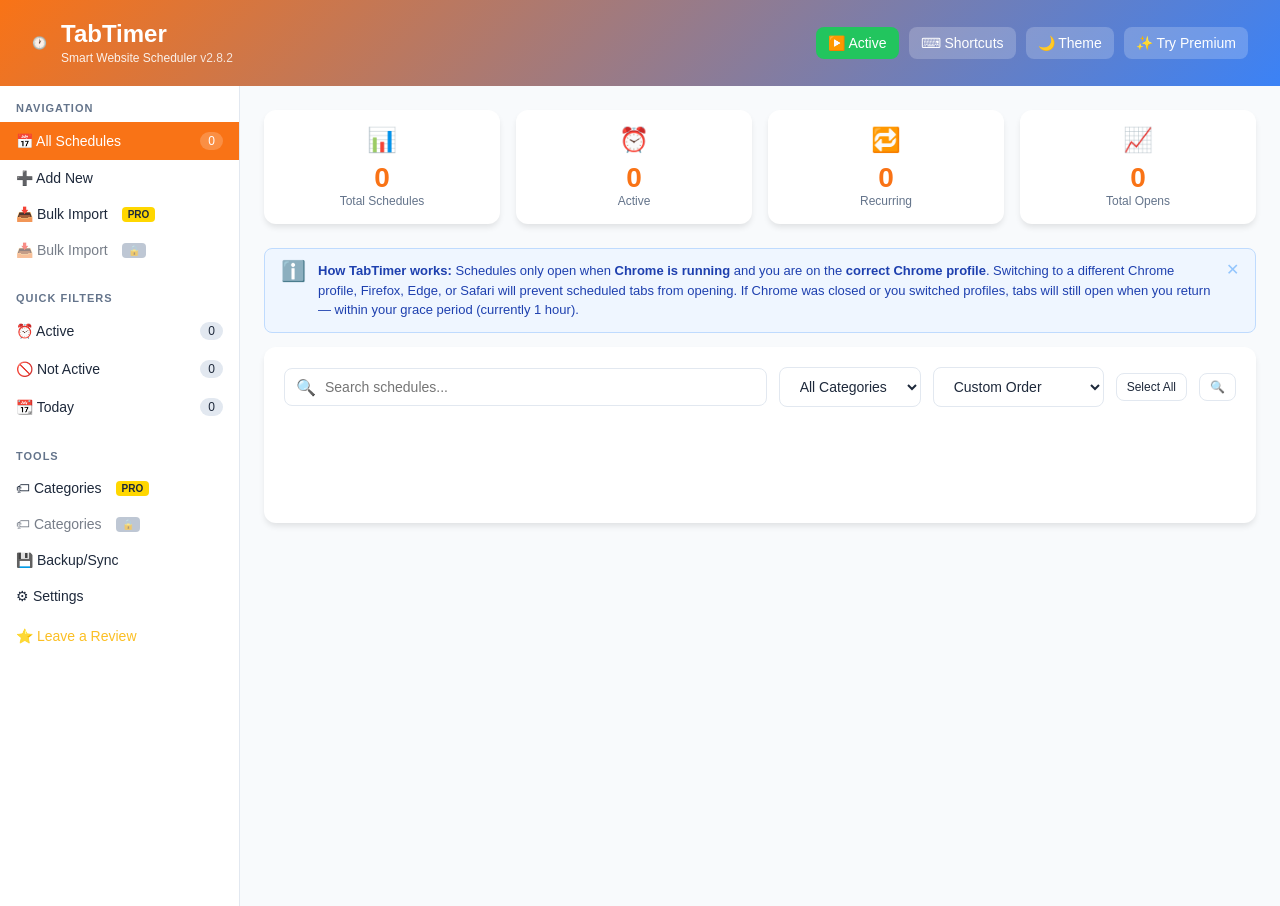
==== commit a08eb3bd: "v2.8.21 — Google Drive History, Expire Time, Take Focus, major bug fixes NEW FEATURES - Google Driv" ====
--- a/options.html
+++ b/options.html
@@ -699,6 +699,7 @@
         <a class="sidebar-item premium-locked" data-action="showPremiumPrompt" style="opacity: 0.6;">&#127991; Categories <span style="font-size: 10px; padding: 2px 6px; margin-left: 4px; background: #94a3b8; border-radius: 4px;">🔒</span></a>
         <a class="sidebar-item" data-view="backup">&#128190; Backup/Sync</a>
         <a class="sidebar-item" data-view="settings">&#9881; Settings</a>
+        <a class="sidebar-item" href="https://chromewebstore.google.com/detail/tabtimer-smart-website-sc/icpbkkfikopgdjppdhblbdkljliccpbf/reviews" target="_blank" style="color: #fbbf24; margin-top: 4px;">&#11088; Leave a Review</a>
       </div>
     </nav>
     
@@ -831,6 +832,11 @@
             <small style="color: var(--text-muted);">Names starting with YYYY-MM-DD will auto-delete after that date</small>
           </div>
           <div class="form-group">
+            <label>Expire Time <span style="color: var(--text-muted); font-weight: 400; font-size: 12px;">(optional — schedule will be silently deleted at this exact date &amp; time)</span></label>
+            <input type="datetime-local" id="newExpireTime" step="1">
+            <small style="color: var(--text-muted);">Leave blank if this schedule does not have a specific expiration time. Note: if your schedule Name starts with a date (e.g. 2026-03-31), it will also auto-delete based on your <strong>Expiration Time</strong> and <strong>Timezone</strong> set under Settings.</small>
+          </div>
+          <div class="form-group">
             <label>Category</label>
             <select id="newCategory"></select>
           </div>
@@ -865,6 +871,7 @@
               <optgroup label="⭐ Premium">
                 <option value="weekdays">Weekdays (Mon-Fri) — PRO</option>
                 <option value="weekends">Weekends (Sat-Sun) — PRO</option>
+                <option value="mon-sat">Mon–Sat (No Sundays) — PRO</option>
                 <option value="biweekly">Every 2 Weeks — PRO</option>
                 <option value="every3weeks">Every 3 Weeks — PRO</option>
                 <option value="bimonthly">Every 2 Months — PRO</option>
@@ -929,15 +936,17 @@
           <div class="form-group">
             <label><input type="checkbox" id="newPlaySound"> 🔊 Play sound when tab opens</label>
           </div>
+          <div class="form-group">
+            <label><input type="checkbox" id="newTakeFocus"> 🎯 Take focus when opening</label>
+            <small style="color: var(--text-muted); display: block; margin-top: 3px; margin-left: 24px;">This tab will come to the front when it opens, regardless of your global background setting</small>
+          </div>
           <div class="form-group premium-feature">
             <label>📝 Notes <span class="premium-badge" style="font-size: 10px; padding: 2px 6px; margin-left: 4px;">PRO</span></label>
             <textarea id="newNotes" rows="4" placeholder="Paste entry instructions, reminders, or any notes about this schedule..." style="width: 100%; padding: 10px; border: 1px solid var(--border); border-radius: 8px; resize: vertical; min-height: 80px; max-height: 300px;"></textarea>
-            <small style="color: var(--text-muted);">Use this to add reminders, instructions, or any other notes for this schedule.</small>
           </div>
           <div class="form-group premium-locked">
             <label>📝 Notes</label>
             <textarea rows="4" disabled placeholder="Upgrade to Pro to add notes to your schedules." style="width: 100%; padding: 10px; border: 1px solid var(--border); border-radius: 8px; resize: none; min-height: 80px; opacity: 0.5; cursor: not-allowed; background: var(--bg-card);"></textarea>
-            <small style="color: var(--text-muted);">⭐ <a href="#" onclick="showPremiumPrompt(); return false;" style="color: var(--primary);">Upgrade to Pro</a> to add notes to your schedules.</small>
           </div>
           <br>
           <button class="btn btn-primary" id="createScheduleBtn">Create Schedule</button>
@@ -956,7 +965,8 @@
           <div class="card-tab-content active" id="tab-text">
             <div class="form-group">
               <label>URLs (one per line)</label>
-              <textarea id="bulkUrls" rows="8" placeholder="https://example1.com&#10;https://example2.com"></textarea>
+              <textarea id="bulkUrls" rows="8" placeholder="https://example1.com&#10;https://example2.com&#10;https://example3.com | 2026-03-31 09:00 AM (optional expire time)"></textarea>
+              <small style="color: var(--text-muted); margin-top: 4px; display: block;">💡 To set an individual expire time, add a pipe after the URL: <strong>https://example.com | 2026-03-31 09:00</strong></small>
             </div>
             <div class="form-row">
               <div class="form-group">
@@ -994,6 +1004,7 @@
                   <option value="daily">Daily</option>
                   <option value="weekdays">Weekdays</option>
                   <option value="weekends">Weekends</option>
+                  <option value="mon-sat">Mon–Sat (No Sundays)</option>
                   <option value="weekly">Weekly</option>
                   <option value="biweekly">Every 2 Weeks</option>
                   <option value="every3weeks">Every 3 Weeks</option>
@@ -1068,6 +1079,13 @@
                     <small style="color: var(--text-muted);">Applied to all URLs without a name in the file</small>
                   </div>
                 </div>
+                <div class="form-row" style="margin-top: 12px;">
+                  <div class="form-group" style="margin-bottom: 0;">
+                    <label>Expire Time <span style="color: var(--text-muted); font-weight: 400; font-size: 12px;">(optional — silently deleted at this exact date &amp; time)</span></label>
+                    <input type="datetime-local" id="csvExpireTime" step="1" style="width: 100%;">
+                    <small style="color: var(--text-muted);">Leave blank if these schedules do not have a specific expiration time</small>
+                  </div>
+                </div>
               </div>
             </div>
             <div class="form-row">
@@ -1106,6 +1124,7 @@
                   <option value="daily">Daily</option>
                   <option value="weekdays">Weekdays</option>
                   <option value="weekends">Weekends</option>
+                  <option value="mon-sat">Mon–Sat (No Sundays)</option>
                   <option value="weekly">Weekly</option>
                   <option value="monthly">Monthly</option>
                   <option value="yearly">Yearly</option>
@@ -1164,6 +1183,7 @@
                   <option value="daily">Daily</option>
                   <option value="weekdays">Weekdays</option>
                   <option value="weekends">Weekends</option>
+                  <option value="mon-sat">Mon–Sat (No Sundays)</option>
                   <option value="weekly">Weekly</option>
                   <option value="biweekly">Every 2 Weeks</option>
                   <option value="every3weeks">Every 3 Weeks</option>
@@ -1213,34 +1233,110 @@
       </div>
       
       <div id="view-backup" class="view-content" style="display: none;">
-        <!-- Cloud Sync Card (Premium) -->
+
+        <!-- Google Drive History Card -->
+        <div class="card">
+          <div class="card-header">
+            <h3 class="card-title">📊 Google Drive History</h3>
+          </div>
+          <p style="color: var(--text-muted); margin-bottom: 16px;">
+            Export your schedule history to a Google Sheet. Keeps a permanent record of all schedules — 
+            including expired ones — so you can look back and see how many times you visited any site.
+          </p>
+
+          <!-- Status bar -->
+          <div id="gdriveSyncStatus" style="padding: 12px; background: var(--bg); border-radius: 8px; margin-bottom: 16px;">
+            <div style="display: flex; align-items: center; gap: 8px;">
+              <span id="gdriveStatusIcon">📊</span>
+              <span id="gdriveStatusText">Not connected to Google Drive</span>
+            </div>
+            <div id="gdriveLastSync" style="font-size: 12px; color: var(--text-muted); margin-top: 4px;"></div>
+            <div id="gdriveSheetLink" style="font-size: 12px; margin-top: 6px; display: none;">
+              <a id="gdriveSheetUrl" href="#" target="_blank" style="color: var(--accent);">📄 Open TabTimer History Sheet</a>
+            </div>
+          </div>
+
+          <!-- Simple connect info shown when not connected -->
+          <div id="gdriveSetupInstructions" style="margin-bottom: 20px; padding: 14px; background: var(--bg); border-radius: 10px; border-left: 4px solid #3b82f6;">
+            <div style="font-size: 13px; color: var(--text); line-height: 1.8;">
+              <strong>🔗 How to connect:</strong><br>
+              <span style="color: var(--text-muted);">
+                1. Click <strong>Connect Google Account</strong> below<br>
+                2. Sign in with your Google account and click <strong>Allow</strong><br>
+                3. TabTimer will automatically create a <strong>TabTimer History</strong> spreadsheet in your Google Drive<br>
+                4. Click <strong>Export to Drive Now</strong> any time to update your sheet
+              </span>
+            </div>
+            <div style="margin-top: 12px; padding: 10px; background: #f0fdf4; border-radius: 8px; font-size: 12px; color: #166534;">
+              💡 <strong>Your data stays private.</strong> TabTimer only creates and updates the TabTimer History sheet in your own Google Drive. Nothing is shared with anyone else.
+            </div>
+          </div>
+
+          <!-- Buttons -->
+          <div style="display: grid; grid-template-columns: 1fr 1fr; gap: 12px; margin-bottom: 16px;">
+            <button class="btn btn-primary" id="gdriveConnectBtn">
+              🔗 Connect Google Account
+            </button>
+            <button class="btn btn-secondary" id="gdriveExportNowBtn" disabled>
+              ⬆️ Export to Drive Now
+            </button>
+          </div>
+
+          <div class="form-group" style="margin-bottom: 12px;">
+            <label style="display: flex; align-items: center; gap: 8px;">
+              <input type="checkbox" id="gdriveAutoSync">
+              <span>Auto-sync to Google Drive</span>
+              <span class="premium-badge" style="font-size: 10px; padding: 2px 6px;">PRO</span>
+            </label>
+            <div style="font-size: 12px; color: var(--text-muted); margin-top: 4px; margin-left: 24px;">
+              Syncs immediately whenever you add, edit, or delete a schedule, plus a full daily refresh as a safety net.
+            </div>
+          </div>
+
+          <div class="form-group">
+            <label style="font-size: 13px; color: var(--text-muted);">
+              💡 Your Google Sheet will have two tabs:<br>
+              &nbsp;&nbsp;• <strong>History</strong> — permanent record of all schedules, including expired ones<br>
+              &nbsp;&nbsp;• <strong>Active Schedules</strong> — live snapshot of what's currently scheduled
+            </label>
+          </div>
+
+          <button class="btn btn-outline btn-sm" id="gdriveDisconnectBtn" style="display: none; margin-top: 8px;">
+            🔌 Disconnect Google Account
+          </button>
+          <button class="btn btn-danger btn-sm" id="gdriveResetSheetBtn" style="display: none; margin-top: 8px; margin-left: 8px;">
+            🗑️ Reset &amp; Recreate Sheet
+          </button>
+        </div>
+
+        <!-- Device Transfer Card (Premium) -->
         <div class="card premium-feature">
           <div class="card-header">
-            <h3 class="card-title">☁️ Cloud Sync <span class="premium-badge" style="font-size: 10px; padding: 2px 6px; margin-left: 4px;">PRO</span></h3>
-          </div>
-          <p style="color: var(--text-muted); margin-bottom: 16px;">Sync your schedules across devices. Export to cloud storage or import from another device.</p>
+            <h3 class="card-title">📤 Device Transfer <span class="premium-badge" style="font-size: 10px; padding: 2px 6px; margin-left: 4px;">PRO</span></h3>
+          </div>
+          <p style="color: var(--text-muted); margin-bottom: 16px;">Transfer your schedules to another device. Export downloads a file you can copy to your other computer, then import it there to load your schedules. This is for moving schedules between devices, not automatic syncing.</p>
           
           <div id="cloudSyncStatus" style="padding: 12px; background: var(--bg); border-radius: 8px; margin-bottom: 16px;">
             <div style="display: flex; align-items: center; gap: 8px;">
-              <span id="cloudSyncIcon">☁️</span>
-              <span id="cloudSyncStatusText">Not synced yet</span>
+              <span id="cloudSyncIcon">📤</span>
+              <span id="cloudSyncStatusText">Not transferred yet</span>
             </div>
             <div id="lastSyncTime" style="font-size: 12px; color: var(--text-muted); margin-top: 4px;"></div>
           </div>
           
           <div style="display: grid; grid-template-columns: 1fr 1fr; gap: 12px; margin-bottom: 16px;">
             <button class="btn btn-primary" id="cloudExportBtn">
-              ⬆️ Export for Sync
+              ⬆️ Export for Transfer
             </button>
             <button class="btn btn-secondary" id="cloudImportBtn">
-              ⬇️ Import from Sync
+              ⬇️ Import from Transfer
             </button>
           </div>
           
           <div class="form-group">
             <label style="font-size: 13px; color: var(--text-muted);">
-              💡 How to sync: Export your data, save the file to cloud storage (Google Drive, Dropbox, etc.), 
-              then import from another device. Your schedules will be merged without duplicates.
+              💡 How it works: Click <strong>Export for Transfer</strong> to download your schedules as a file. Copy that file to your other device (via USB, email, AirDrop, etc.), then open TabTimer there and click <strong>Import from Transfer</strong>. Your schedules will be merged without duplicates.<br><br>
+              💡 Want automatic backups to Google Drive instead? Use the <strong>Google Drive History</strong> feature above.
             </label>
           </div>
           
@@ -1448,6 +1544,24 @@
           <button class="btn btn-outline" id="repairSchedulesBtn" style="margin-left: 8px;">🔧 Repair Stuck Schedules</button>
           <p style="font-size: 12px; color: var(--text-muted); margin-top: 8px;">If schedules aren't opening, click Repair to fix any stuck recurring schedules.</p>
         </div>
+
+        <!-- Leave a Review Card -->
+        <div class="card" style="text-align: center; padding: 28px;">
+          <div style="font-size: 36px; margin-bottom: 12px;">⭐</div>
+          <h3 style="font-family: 'Nunito', sans-serif; font-weight: 800; font-size: 18px; margin-bottom: 8px;">Enjoying TabTimer?</h3>
+          <p style="color: var(--text-muted); font-size: 13px; margin-bottom: 20px; line-height: 1.6;">
+            A quick review on the Chrome Web Store helps other users find TabTimer and takes less than a minute. We read every review and truly appreciate your support!
+          </p>
+          <div style="display: flex; gap: 12px; justify-content: center; flex-wrap: wrap;">
+            <a href="https://chromewebstore.google.com/detail/tabtimer-smart-website-sc/icpbkkfikopgdjppdhblbdkljliccpbf/reviews" target="_blank" class="btn btn-primary" style="text-decoration: none; display: inline-flex; align-items: center; gap: 6px;">
+              ⭐ Leave a Review
+            </a>
+            <a href="https://aktradingpost.github.io/TabTimer/" target="_blank" class="btn btn-outline" style="text-decoration: none; display: inline-flex; align-items: center; gap: 6px;">
+              🌐 Visit TabTimer Website
+            </a>
+          </div>
+        </div>
+
       </div>
     </main>
   </div>
@@ -1480,6 +1594,11 @@
           <input type="text" id="editName">
         </div>
         <div class="form-group">
+          <label>Expire Time <span style="color: var(--text-muted); font-weight: 400; font-size: 12px;">(optional — schedule will be silently deleted at this exact date &amp; time)</span></label>
+          <input type="datetime-local" id="editExpireTime" step="1">
+          <small style="color: var(--text-muted);">Leave blank if this schedule does not have a specific expiration time. Note: if your schedule Name starts with a date (e.g. 2026-03-31), it will also auto-delete based on your <strong>Expiration Time</strong> and <strong>Timezone</strong> set under Settings.</small>
+        </div>
+        <div class="form-group">
           <label>Category</label>
           <select id="editCategory"></select>
         </div>
@@ -1513,6 +1632,7 @@
             <option value="daily">Daily</option>
             <option value="weekdays">Weekdays (Mon-Fri)</option>
             <option value="weekends">Weekends (Sat-Sun)</option>
+            <option value="mon-sat">Mon–Sat (No Sundays) — PRO</option>
             <option value="weekly">Weekly</option>
             <option value="biweekly">Every 2 Weeks</option>
             <option value="every3weeks">Every 3 Weeks</option>
@@ -1554,6 +1674,10 @@
         </div>
         <div class="form-group">
           <label><input type="checkbox" id="editPlaySound"> 🔊 Play sound when tab opens</label>
+        </div>
+        <div class="form-group">
+          <label><input type="checkbox" id="editTakeFocus"> 🎯 Take focus when opening</label>
+          <small style="color: var(--text-muted); display: block; margin-top: 3px; margin-left: 24px;">This tab will come to the front when it opens, regardless of your global background setting</small>
         </div>
         
         <!-- Notes (Premium) -->
@@ -1837,7 +1961,32 @@
   </div>
   
   <div class="toast" id="toast"><span id="toastMessage">Success!</span></div>
-  
+
+  <!-- Bookmark Expire Time Modal -->
+  <div class="modal-overlay" id="bmExpireModal" style="display:none;">
+    <div class="modal" style="max-width: 480px;">
+      <div class="modal-header">
+        <h3>⏱️ Set Expire Time</h3>
+        <button class="modal-close" id="bmExpireModalClose">&times;</button>
+      </div>
+      <div style="padding: 20px;">
+        <p style="font-size: 14px; color: var(--text-muted); margin-bottom: 6px;">Bookmark:</p>
+        <div id="bmExpireBookmarkName" style="font-weight: 700; font-size: 15px; margin-bottom: 4px;"></div>
+        <div id="bmExpireBookmarkUrl" style="font-size: 12px; color: var(--text-muted); margin-bottom: 16px; word-break: break-all;"></div>
+        <p style="font-size: 14px; margin-bottom: 8px;">This bookmark expires on <strong id="bmExpireDate"></strong>. Would you like to set a specific time it should be deleted?</p>
+        <div class="form-group">
+          <label>Expire at this exact time <span style="color: var(--text-muted); font-size: 12px;">(optional)</span></label>
+          <input type="datetime-local" id="bmExpireTimeInput" step="1" style="width: 100%;">
+          <small style="color: var(--text-muted);">Leave blank to use the default expiration time from Settings</small>
+        </div>
+        <div style="display: flex; gap: 12px; margin-top: 20px;">
+          <button class="btn btn-primary" id="bmExpireConfirmBtn" style="flex: 1;">✅ Set Expire Time</button>
+          <button class="btn btn-outline" id="bmExpireSkipBtn" style="flex: 1;">⏭️ Skip (use default)</button>
+        </div>
+      </div>
+    </div>
+  </div>
+
   <script src="xlsx-parser.js"></script>
   <script src="options.js"></script>
 </body>
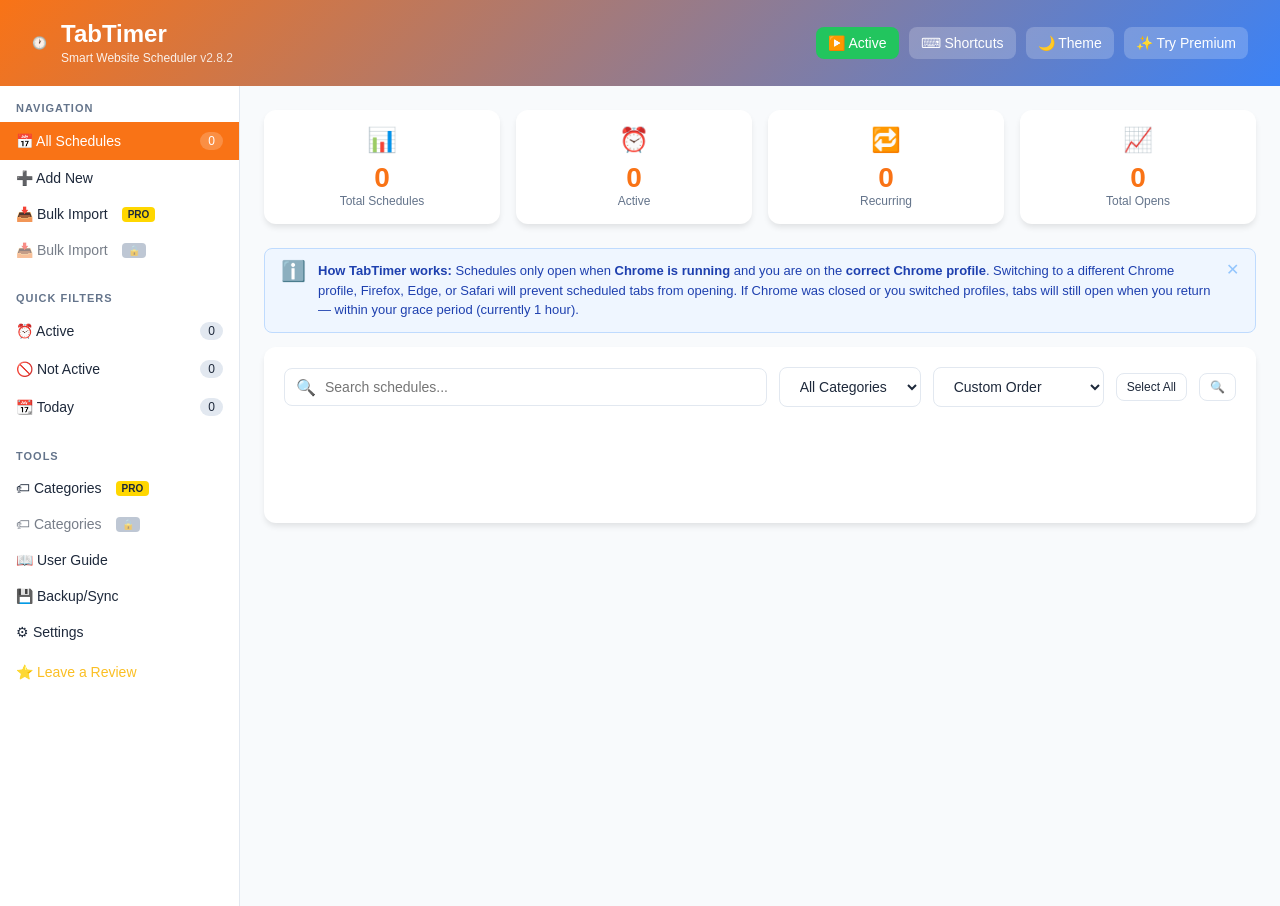
==== commit 043f7585: "v2.8.28 - Add User Guide" ====
--- a/options.html
+++ b/options.html
@@ -651,6 +651,110 @@
     #tabtimer-dont-show:hover {
       background: #eff6ff !important;
     }
+
+    /* ===== User Guide ===== */
+    .guide-toc {
+      display: grid;
+      grid-template-columns: repeat(auto-fill, minmax(200px, 1fr));
+      gap: 8px;
+      margin-top: 12px;
+    }
+    .guide-toc a {
+      display: block;
+      padding: 10px 14px;
+      background: var(--bg);
+      border: 1px solid var(--border);
+      border-radius: 8px;
+      color: var(--text);
+      text-decoration: none;
+      font-size: 13px;
+      font-weight: 600;
+      cursor: pointer;
+      transition: background 0.15s, border-color 0.15s;
+    }
+    .guide-toc a:hover {
+      background: var(--primary-light);
+      border-color: var(--primary);
+    }
+    .guide-section {
+      background: var(--bg-card);
+      border: 1px solid var(--border);
+      border-radius: 10px;
+      margin-bottom: 12px;
+      overflow: hidden;
+    }
+    .guide-section > summary {
+      list-style: none;
+      cursor: pointer;
+      padding: 14px 18px;
+      font-weight: 700;
+      font-size: 15px;
+      display: flex;
+      align-items: center;
+      justify-content: space-between;
+      user-select: none;
+    }
+    .guide-section > summary::-webkit-details-marker { display: none; }
+    .guide-section > summary::after {
+      content: '+';
+      font-size: 18px;
+      color: var(--text-muted);
+      font-weight: 400;
+      margin-left: 12px;
+    }
+    .guide-section[open] > summary::after { content: '\2212'; }
+    .guide-section > summary:hover { background: var(--primary-light); }
+    .guide-body {
+      padding: 4px 18px 18px 18px;
+      font-size: 13.5px;
+      line-height: 1.7;
+      color: var(--text);
+    }
+    .guide-body h4 {
+      margin-top: 18px;
+      margin-bottom: 6px;
+      font-size: 14px;
+    }
+    .guide-body h4:first-child { margin-top: 4px; }
+    .guide-body p { margin-bottom: 8px; }
+    .guide-body ul { padding-left: 20px; margin-bottom: 8px; }
+    .guide-body li { margin-bottom: 4px; }
+    .guide-example {
+      background: #f0fdf4;
+      border-left: 4px solid #22c55e;
+      border-radius: 6px;
+      padding: 10px 14px;
+      margin: 10px 0;
+      font-size: 13px;
+      color: #166534;
+    }
+    body.dark .guide-example {
+      background: rgba(34,197,94,0.12);
+      color: #86efac;
+    }
+    .guide-example strong { color: inherit; }
+    .guide-pro-tag {
+      display: inline-block;
+      background: gold;
+      color: #1e293b;
+      padding: 1px 7px;
+      border-radius: 4px;
+      font-size: 10px;
+      font-weight: 700;
+      margin-left: 6px;
+      vertical-align: middle;
+    }
+    .guide-free-tag {
+      display: inline-block;
+      background: #22c55e;
+      color: white;
+      padding: 1px 7px;
+      border-radius: 4px;
+      font-size: 10px;
+      font-weight: 700;
+      margin-left: 6px;
+      vertical-align: middle;
+    }
   </style>
 </head>
 <body>
@@ -697,6 +801,7 @@
         <div class="sidebar-title">Tools</div>
         <a class="sidebar-item premium-feature" data-view="categories">&#127991; Categories <span class="premium-badge" style="font-size: 10px; padding: 2px 6px; margin-left: 4px;">PRO</span></a>
         <a class="sidebar-item premium-locked" data-action="showPremiumPrompt" style="opacity: 0.6;">&#127991; Categories <span style="font-size: 10px; padding: 2px 6px; margin-left: 4px; background: #94a3b8; border-radius: 4px;">🔒</span></a>
+        <a class="sidebar-item" data-view="guide">&#128214; User Guide</a>
         <a class="sidebar-item" data-view="backup">&#128190; Backup/Sync</a>
         <a class="sidebar-item" data-view="settings">&#9881; Settings</a>
         <a class="sidebar-item" href="https://chromewebstore.google.com/detail/tabtimer-smart-website-sc/icpbkkfikopgdjppdhblbdkljliccpbf/reviews" target="_blank" style="color: #fbbf24; margin-top: 4px;">&#11088; Leave a Review</a>
@@ -1232,6 +1337,227 @@
         </div>
       </div>
       
+      <div id="view-guide" class="view-content" style="display: none;">
+        <div class="card">
+          <h3 class="card-title">&#128214; TabTimer User Guide</h3>
+          <p style="color: var(--text-muted); margin-top: 6px;">Everything TabTimer and TabTimer PRO can do, in plain language, with real examples. Click any topic below to jump to it, or click a section title to expand it.</p>
+          <div class="guide-toc">
+            <a data-guide-jump="guide-start">&#128640; Getting Started</a>
+            <a data-guide-jump="guide-add">&#10133; Adding a Schedule</a>
+            <a data-guide-jump="guide-repeat">&#128257; Repeat Types Explained</a>
+            <a data-guide-jump="guide-bulk">&#128229; Bulk Import</a>
+            <a data-guide-jump="guide-manage">&#128203; Managing Your Schedules</a>
+            <a data-guide-jump="guide-categories">&#127991; Categories</a>
+            <a data-guide-jump="guide-backup">&#128190; Backup &amp; Sync</a>
+            <a data-guide-jump="guide-settings">&#9881; Settings</a>
+            <a data-guide-jump="guide-pro">&#10024; Free vs. PRO &amp; License</a>
+            <a data-guide-jump="guide-faq">&#10067; Frequently Asked Questions</a>
+          </div>
+        </div>
+
+        <details class="guide-section" id="guide-start">
+          <summary>&#128640; Getting Started</summary>
+          <div class="guide-body">
+            <p>TabTimer opens websites automatically at the time you choose. You set a website and a time once, and TabTimer takes it from there &mdash; you don't have to remember to open the page yourself.</p>
+            <h4>The toolbar popup</h4>
+            <p>Click the TabTimer icon in your Chrome toolbar to see a small popup with three buttons: <strong>Schedule This Page</strong> (schedules the page you're currently viewing), <strong>Open Management</strong> (opens the full TabTimer dashboard), and <strong>Unschedule This Page</strong> (removes the current page from your schedule). It also shows how many schedules are active, how many repeat, and how many times pages have opened.</p>
+            <h4>Right-click scheduling</h4>
+            <p>You can schedule almost any page without opening the popup at all: right-click anywhere on a webpage and choose <strong>Schedule this page</strong> from the menu.</p>
+            <div class="guide-example"><strong>Example:</strong> You're on a sweepstakes entry page and want it to reopen every morning at 8:00 AM. Right-click the page, choose "Schedule this page," set the time to 8:00 AM, set Repeat to Daily, and click Create. Every day at 8:00 AM the page opens automatically.</div>
+            <h4>Keyboard shortcuts</h4>
+            <ul>
+              <li><strong>Alt+L</strong> &mdash; Quick-schedule the current page (Tomorrow at 7 AM, or 1 hour from now)</li>
+              <li><strong>Alt+U</strong> &mdash; Unschedule/unlock the current page</li>
+              <li><strong>Alt+O</strong> &mdash; Open the full Management dashboard</li>
+            </ul>
+            <p style="color: var(--text-muted); font-size: 12.5px;">Tip: TabTimer only opens tabs while Chrome is running and you're using the same Chrome profile you scheduled from. If Chrome was closed at the scheduled time, the tab will still open when you reopen Chrome, as long as you're within the "grace period" set in Settings (1 hour by default).</p>
+          </div>
+        </details>
+
+        <details class="guide-section" id="guide-add">
+          <summary>&#10133; Adding a Schedule</summary>
+          <div class="guide-body">
+            <p>Click <strong>Add New</strong> in the sidebar to create a schedule from scratch. Here's what each field does:</p>
+            <h4>URL (required)</h4>
+            <p>The web address you want to open, e.g. <code>https://example.com</code>.</p>
+            <h4>Name</h4>
+            <p>A label to help you recognize the schedule later. It's optional, but it has a special power: if the name starts with a date in <strong>YYYY-MM-DD</strong> format, TabTimer will automatically delete that schedule after that date passes.</p>
+            <div class="guide-example"><strong>Example:</strong> Name a schedule "2026-08-15 Contest Entry" and TabTimer will silently remove it after August 15, 2026, so you don't end up with old, expired schedules cluttering your list.</div>
+            <h4>Expire Time</h4>
+            <p>An optional exact date and time to silently delete the schedule &mdash; independent of any date in the Name field. Leave this blank if the schedule doesn't need to expire.</p>
+            <div class="guide-example"><strong>Example:</strong> You want a schedule to stop running after a giveaway ends at 5:00 PM on March 31. Set Expire Time to 2026-03-31 5:00 PM, and TabTimer removes the schedule automatically at that moment &mdash; no need to remember to delete it yourself.</div>
+            <h4>Category</h4>
+            <p>Groups your schedules so you can filter them in the sidebar. TabTimer includes five built-in categories: Daily, Weekly, Monthly, Once, and Other. <span class="guide-pro-tag">PRO</span> users can also create their own custom categories (see the Categories section below).</p>
+            <h4>Color <span class="guide-pro-tag">PRO</span></h4>
+            <p>Give a schedule a color dot so it stands out visually in your list.</p>
+            <h4>Open at (required)</h4>
+            <p>The date and time the page should first open.</p>
+            <h4>Repeat Schedule</h4>
+            <p>Choose how often the schedule repeats. See the full list and examples in "Repeat Types Explained" below. Anything under the "&#11088; Premium" group requires PRO.</p>
+            <h4>Auto re-lock after unlocking</h4>
+            <p>When a scheduled page opens, TabTimer can "lock" your browsing on that tab until you dismiss it (unless you choose Never Lock). This setting controls how long after you unlock the page it takes to automatically re-lock, in case you want a reminder to come back to it.</p>
+            <h4>Auto-close tab after opening</h4>
+            <p>Automatically closes the tab a set number of minutes after it opens, so you don't end up with dozens of leftover tabs.</p>
+            <h4>&#128266; Play sound when tab opens</h4>
+            <p>Plays a short sound alert whenever this schedule fires, in case you're not looking at Chrome at the time.</p>
+            <h4>&#127919; Take focus when opening</h4>
+            <p>Normally new tabs open in the background so they don't interrupt what you're doing. Checking this box makes this specific tab jump to the front when it opens, overriding your global background setting.</p>
+            <h4>&#128221; Notes <span class="guide-pro-tag">PRO</span></h4>
+            <p>A free-text box to paste entry instructions or reminders that you want to see again whenever you look at this schedule.</p>
+            <div class="guide-example"><strong>Example:</strong> In Notes you could paste "Answer skill-testing question, then click Submit" so you remember the exact steps every time this page reopens.</div>
+          </div>
+        </details>
+
+        <details class="guide-section" id="guide-repeat">
+          <summary>&#128257; Repeat Types Explained</summary>
+          <div class="guide-body">
+            <p>TabTimer offers many ways to repeat a schedule. The free plan includes the essentials; PRO unlocks the rest.</p>
+            <h4>Included free <span class="guide-free-tag">FREE</span></h4>
+            <ul>
+              <li><strong>No Repeat (One-time)</strong> &mdash; opens once at the date/time you set, then is done.</li>
+              <li><strong>Daily</strong> &mdash; opens every day at the same time.</li>
+              <li><strong>Weekly</strong> &mdash; opens once a week on the same day and time.</li>
+              <li><strong>Monthly</strong> &mdash; opens once a month on the same date and time.</li>
+              <li><strong>Yearly</strong> &mdash; opens once a year on the same date and time.</li>
+            </ul>
+            <h4>PRO repeat types <span class="guide-pro-tag">PRO</span></h4>
+            <ul>
+              <li><strong>Weekdays (Mon&ndash;Fri)</strong> &mdash; skips Saturday and Sunday.</li>
+              <li><strong>Weekends (Sat&ndash;Sun)</strong> &mdash; only Saturday and Sunday.</li>
+              <li><strong>Mon&ndash;Sat (No Sundays)</strong> &mdash; every day except Sunday.</li>
+              <li><strong>Every 2 Weeks</strong> / <strong>Every 3 Weeks</strong> &mdash; skips the in-between week(s).</li>
+              <li><strong>Every 2 Months</strong> / <strong>Quarterly</strong> / <strong>Every 6 Months</strong> &mdash; longer recurring gaps.</li>
+              <li><strong>Leap Year (Every 4 Years)</strong> &mdash; for the rare schedule that only matters on a leap year date.</li>
+              <li><strong>Every X Minutes</strong> / <strong>Every X Hours</strong> &mdash; repeats rapidly throughout the day; you choose the interval.</li>
+              <li><strong>Custom Days Interval</strong> &mdash; repeats every X days, where you pick the number.</li>
+              <li><strong>Specific Dates</strong> &mdash; a hand-picked list of exact dates, not a recurring pattern at all.</li>
+            </ul>
+            <div class="guide-example"><strong>Example (Mon&ndash;Sat):</strong> Many mail-in sweepstakes require your entry to be postmarked on a weekday or Saturday, but never Sunday. Choose "Mon&ndash;Sat" and TabTimer will open the entry page every day except Sunday, automatically.</div>
+            <div class="guide-example"><strong>Example (Every X Minutes):</strong> You want a page to reopen every 10 minutes for the next hour to increase your chances of catching a limited drop. Choose "Every X Minutes," enter 10, and TabTimer reopens the page every 10 minutes.</div>
+            <div class="guide-example"><strong>Example (Specific Dates):</strong> A contest only accepts entries on the 1st, 15th, and last day of the month. Choose "Specific Dates" and type <code>2026-08-01, 2026-08-15, 2026-08-31</code> &mdash; TabTimer opens the page on exactly those three days and no others.</div>
+          </div>
+        </details>
+
+        <details class="guide-section" id="guide-bulk">
+          <summary>&#128229; Bulk Import <span class="guide-pro-tag">PRO</span></summary>
+          <div class="guide-body">
+            <p>Instead of adding schedules one at a time, Bulk Import lets you create many schedules at once, three different ways.</p>
+            <h4>From Text</h4>
+            <p>Paste a list of URLs, one per line. TabTimer schedules all of them with the same category and repeat type, staggering their start times a few seconds or minutes apart so they don't all try to open at once.</p>
+            <div class="guide-example"><strong>Example:</strong> Add a specific expire time to one URL by adding a pipe (<code>|</code>) after it: <code>https://example.com | 2026-03-31 09:00</code>. That one link will silently delete itself on March 31 at 9:00 AM, even though the rest of the list doesn't expire.</div>
+            <h4>From CSV/Excel</h4>
+            <p>Upload a spreadsheet of links. The simplest version is just one URL per row in column A with no header row at all. If you want more control, use column headers: <code>url</code> (required), and optionally <code>name</code>, <code>category</code>, <code>time</code>, <code>date</code>, <code>recurring</code>, <code>repeat</code>, and <code>notes</code>. Click "Download template CSV" for a ready-made starting file.</p>
+            <h4>From Bookmarks</h4>
+            <p>Pick any Chrome bookmark folder and TabTimer turns every bookmark in it into a schedule. If a bookmark's title contains a date, TabTimer will ask if you'd like to set a specific expire time for it.</p>
+            <div class="guide-example"><strong>Example:</strong> You keep a bookmark folder called "Weekly Deals" with 12 links. Go to Bulk Import &rarr; From Bookmarks, select that folder, choose a start time and category, and all 12 links become schedules in one click, opening one after another a minute apart.</div>
+          </div>
+        </details>
+
+        <details class="guide-section" id="guide-manage">
+          <summary>&#128203; Managing Your Schedules</summary>
+          <div class="guide-body">
+            <p>The <strong>All Schedules</strong> view is your main dashboard, showing every schedule you've created.</p>
+            <h4>Search &amp; filter</h4>
+            <p>Use the search box to find a schedule by name or URL. Use the category dropdown to show only one category, and the sort dropdown to order by time, name, or URL. Click the &#128269; magnifying glass for Advanced Search, which lets you filter by date range and status (active, opened, recurring, one-time only).</p>
+            <h4>Selecting multiple schedules</h4>
+            <p>Click the checkbox on any schedule (or "Select All") to select multiple schedules at once. A toolbar appears at the bottom with bulk actions:</p>
+            <ul>
+              <li><strong>Resolve URLs</strong> &mdash; checks the selected links still work.</li>
+              <li><strong>Open All Selected</strong> &mdash; opens every selected page right now.</li>
+              <li><strong>Reschedule</strong> <span class="guide-pro-tag">PRO</span> &mdash; moves all selected schedules to a new date/time at once, with staggered timing.</li>
+              <li><strong>Shift Time</strong> <span class="guide-pro-tag">PRO</span> &mdash; shifts all selected schedules earlier or later by a set amount, keeping their spacing.</li>
+              <li><strong>Duplicate</strong> &mdash; makes a copy of the selected schedules.</li>
+              <li><strong>Delete</strong> &mdash; removes the selected schedules.</li>
+            </ul>
+            <div class="guide-example"><strong>Example:</strong> Daylight saving time just changed and 15 of your schedules are now an hour off. Select all 15, click "Shift Time," enter 1 hour, and every one of them moves forward together instead of editing each one by hand.</div>
+            <h4>Reordering</h4>
+            <p>When Sort is set to "Custom Order," you can drag and drop schedules in the list to put them in whatever order makes sense to you.</p>
+          </div>
+        </details>
+
+        <details class="guide-section" id="guide-categories">
+          <summary>&#127991; Categories <span class="guide-pro-tag">PRO</span></summary>
+          <div class="guide-body">
+            <p>Categories help you organize and filter schedules. TabTimer starts with five built-in categories: Daily, Weekly, Monthly, Once, and Other &mdash; these are free and available to everyone as filters.</p>
+            <p>PRO users can go further by creating their own custom categories with a name, an emoji, and a color, and by editing the emoji, name, or color of any category (including the built-in ones) at any time.</p>
+            <div class="guide-example"><strong>Example:</strong> You track mail-in sweepstakes separately from phone-in ones. Go to Categories &rarr; "+ Add Category," name it "Mail," pick a &#128231; emoji, and choose a color. It now appears in your sidebar so you can filter to see only your mail-in entries.</div>
+          </div>
+        </details>
+
+        <details class="guide-section" id="guide-backup">
+          <summary>&#128190; Backup &amp; Sync</summary>
+          <div class="guide-body">
+            <h4>&#128202; Google Drive History <span class="guide-free-tag">FREE</span></h4>
+            <p>Connect your Google account and TabTimer creates a "TabTimer History" spreadsheet in your own Google Drive. It keeps a permanent, readable record of every website you've ever scheduled, even ones that have expired or been deleted. Click "Export to Drive Now" any time to update it manually &mdash; this is free for everyone.</p>
+            <p><span class="guide-pro-tag">PRO</span> users can turn on <strong>Auto-sync</strong>, which updates the sheet automatically every time a schedule changes, plus once a day as a safety net, and can also use <strong>Import from Drive</strong> to restore schedules from that sheet onto a new computer.</p>
+            <div class="guide-example"><strong>Example:</strong> You got a new laptop and want your schedule history. Sign into the same Google account in TabTimer on the new computer, connect Google Drive, and (with PRO) click "Import from Drive" to bring back your active schedules from the sheet.</div>
+            <p style="font-size:12.5px; color: var(--text-muted);">TabTimer only ever accesses the single sheet it created &mdash; never any other file in your Drive.</p>
+            <h4>&#128228; Device Transfer <span class="guide-pro-tag">PRO</span></h4>
+            <p>A manual way to move your schedules to another computer: click "Export for Transfer" to download a file, copy that file to your other device (email, USB, AirDrop, etc.), then click "Import from Transfer" there. This is a one-time transfer, not automatic syncing.</p>
+            <h4>&#127973; Schedule Health Check</h4>
+            <p>Click "Run Health Check" any time you suspect a schedule is stuck or not opening as expected. TabTimer scans for and repairs common problems automatically. This also runs quietly every time you open the Management page.</p>
+            <h4>&#9200; Auto-Backup</h4>
+            <p>Turn this on to have TabTimer save a backup file automatically on a schedule you choose (daily, weekly, or monthly), and set how many recent backups to keep.</p>
+            <h4>&#128190; Manual Backup</h4>
+            <p><strong>Export All</strong> downloads a single JSON file containing every schedule, category, and setting. <strong>Import Backup</strong> restores everything from that file. Your PRO license is always kept safe during an import and will never be overwritten by an older backup.</p>
+            <div class="guide-example"><strong>Example:</strong> Before trying a big change to your schedules, click "Export All" to save a safety copy. If anything goes wrong, click "Import Backup," choose that file, and everything is restored exactly as it was.</div>
+          </div>
+        </details>
+
+        <details class="guide-section" id="guide-settings">
+          <summary>&#9881; Settings</summary>
+          <div class="guide-body">
+            <p>The Settings page controls how TabTimer behaves overall (not tied to any one schedule).</p>
+            <ul>
+              <li><strong>Enable notifications</strong> &mdash; shows a desktop notification when a scheduled tab opens.</li>
+              <li><strong>Notification reminder</strong> &mdash; get a heads-up before a tab opens. <span class="guide-example" style="display:block; margin:6px 0;"><strong>Example:</strong> set this to 10 and you'll be notified 10 seconds before the tab opens. Set to 0 to turn it off.</span></li>
+              <li><strong>Auto-delete after expiration date in name</strong> &mdash; enables the "YYYY-MM-DD" name auto-delete behavior described in Adding a Schedule.</li>
+              <li><strong>Open tabs in background</strong> &mdash; new tabs won't steal focus from what you're doing, unless a schedule has "Take focus" checked.</li>
+              <li><strong>Grace period for missed schedules</strong> &mdash; how long after a missed time TabTimer will still open the tab when you return. <span class="guide-example" style="display:block; margin:6px 0;"><strong>Example:</strong> with the default 1 hour grace period, if Chrome was closed and a tab was due at 9:00 AM, opening Chrome at 9:40 AM will still open it; opening Chrome at 11:00 AM will not, and a recurring schedule instead moves to its next occurrence.</span></li>
+              <li><strong>Stagger interval for missed tabs</strong> &mdash; when several tabs are due at once after Chrome was closed, this spaces out how quickly they open one after another so your browser doesn't get flooded at once.</li>
+              <li><strong>Default category</strong> &mdash; the category pre-selected whenever you add a new schedule.</li>
+              <li><strong>Default auto re-lock after unlocking</strong> &mdash; the default "auto re-lock" value applied to new schedules.</li>
+              <li><strong>Your Timezone</strong> &mdash; make sure this matches where you live so schedule and expiration times are calculated correctly.</li>
+              <li><strong>Expiration time</strong> &mdash; the time of day that name-based (YYYY-MM-DD) auto-deletes happen on their date.</li>
+              <li><strong>Show "How TabTimer Works" notice</strong> &mdash; brings back the blue info banner at the top of All Schedules if you previously dismissed it.</li>
+              <li><strong>Test Notification</strong> &mdash; sends a sample notification so you can confirm notifications are working.</li>
+              <li><strong>Repair Stuck Schedules</strong> &mdash; manually runs the same repair used by Health Check, useful if a schedule isn't opening when expected.</li>
+            </ul>
+          </div>
+        </details>
+
+        <details class="guide-section" id="guide-pro">
+          <summary>&#10024; Free vs. PRO &amp; License</summary>
+          <div class="guide-body">
+            <p>TabTimer is free to use for core scheduling. TabTimer PRO is a one-time $10 purchase &mdash; not a subscription &mdash; that unlocks the advanced features referenced throughout this guide (marked with a gold <span class="guide-pro-tag">PRO</span> tag).</p>
+            <h4>What's included free</h4>
+            <p>Unlimited schedules, Daily/Weekly/Monthly/Once/Yearly repeat, right-click and quick scheduling, light/dark theme, local backup and restore, the five built-in categories, Google Drive History (manual export), Expire Time, Take Focus, and automatic health checks.</p>
+            <h4>What PRO adds</h4>
+            <p>All the extra repeat types (Weekdays, Mon&ndash;Sat, Every X Minutes/Hours, Custom Days, Specific Dates, and more), custom categories, Notes, Bulk Import, Auto-sync and Import from Drive, Device Transfer, sound notifications, advance reminders, Never Lock mode, and bulk Reschedule/Shift Time.</p>
+            <h4>Trying PRO</h4>
+            <p>Click <strong>&#10024; Try Premium</strong> in the top-right header to start a free 7-day trial &mdash; no credit card required. When you're ready to buy, the same window offers a one-time $10 lifetime purchase.</p>
+            <h4>Activating a license key</h4>
+            <p>If you already purchased PRO, open the same Premium window and enter your license key (format <code>TTXX-XXXX-XXXX-XXXX</code>) under "Already have a license key?" then click <strong>Activate License</strong>. Your key is saved to your Google/Chrome account, so it's restored automatically if you ever uninstall and reinstall TabTimer.</p>
+          </div>
+        </details>
+
+        <details class="guide-section" id="guide-faq">
+          <summary>&#10067; Frequently Asked Questions</summary>
+          <div class="guide-body">
+            <h4>Does TabTimer work when Chrome is closed?</h4>
+            <p>No. Chrome has to be running for TabTimer to open tabs at the scheduled time. If Chrome was closed, the tab opens as soon as you reopen it, within your grace period.</p>
+            <h4>What happens if I miss a scheduled time?</h4>
+            <p>TabTimer's built-in health check repairs missed or stuck schedules automatically. One-time schedules that have passed are marked complete; recurring schedules reset to their next valid time.</p>
+            <h4>Will importing a backup erase my license?</h4>
+            <p>No. Your active PRO license is always preserved during an import.</p>
+            <h4>Is my data private?</h4>
+            <p>Yes. Everything is stored locally on your device using Chrome's built-in storage. There's no TabTimer server, no accounts, no tracking, and no ads. The only optional exception is Google Drive History, which sends data directly from your browser to your own Google Drive &mdash; never to TabTimer.</p>
+            <h4>Why did TabTimer ask for Google permissions?</h4>
+            <p>Only if you choose to use Google Drive History. TabTimer requests the most limited Google permission available (<code>drive.file</code>), which only lets it see the single sheet it created itself &mdash; it cannot see any other file in your Drive.</p>
+          </div>
+        </details>
+      </div>
+
       <div id="view-backup" class="view-content" style="display: none;">
 
         <!-- Google Drive History Card -->
@@ -1280,6 +1606,15 @@
             <button class="btn btn-secondary" id="gdriveExportNowBtn" disabled>
               ⬆️ Export to Drive Now
             </button>
+          </div>
+
+          <div style="margin-bottom: 12px;">
+            <button class="btn btn-primary premium-feature" id="gdriveImportFromDriveBtn" disabled style="width: 100%;">
+              ⬇️ Import from Drive <span class="premium-badge" style="font-size: 10px; padding: 2px 6px; margin-left: 4px;">PRO</span>
+            </button>
+            <div style="font-size: 12px; color: var(--text-muted); margin-top: 4px;">
+              Restores your Active Schedules from your Google Drive sheet back into TabTimer. Only imports Active status schedules — skips expired and duplicates.
+            </div>
           </div>
 
           <div class="form-group" style="margin-bottom: 12px;">
@@ -1960,6 +2295,24 @@
     </div>
   </div>
   
+  <!-- Import from Drive Preview Modal -->
+  <div class="modal-overlay" id="gdriveImportModal" style="display:none;">
+    <div class="modal" style="max-width: 560px;">
+      <div class="modal-header">
+        <h3>⬇️ Import from Drive</h3>
+        <button class="modal-close" id="gdriveImportModalClose">&times;</button>
+      </div>
+      <div style="padding: 20px;">
+        <div id="gdriveImportSummary" style="font-size: 14px; margin-bottom: 16px; padding: 12px; background: var(--primary-light); border-radius: 8px;"></div>
+        <div id="gdriveImportList" style="max-height: 300px; overflow-y: auto; border: 1px solid var(--border); border-radius: 8px; margin-bottom: 16px;"></div>
+        <div style="display: flex; gap: 12px;">
+          <button class="btn btn-primary" id="gdriveImportConfirmBtn" style="flex: 1;">✅ Confirm Import</button>
+          <button class="btn btn-outline" id="gdriveImportCancelBtn" style="flex: 1;">Cancel</button>
+        </div>
+      </div>
+    </div>
+  </div>
+
   <div class="toast" id="toast"><span id="toastMessage">Success!</span></div>
 
   <!-- Bookmark Expire Time Modal -->
